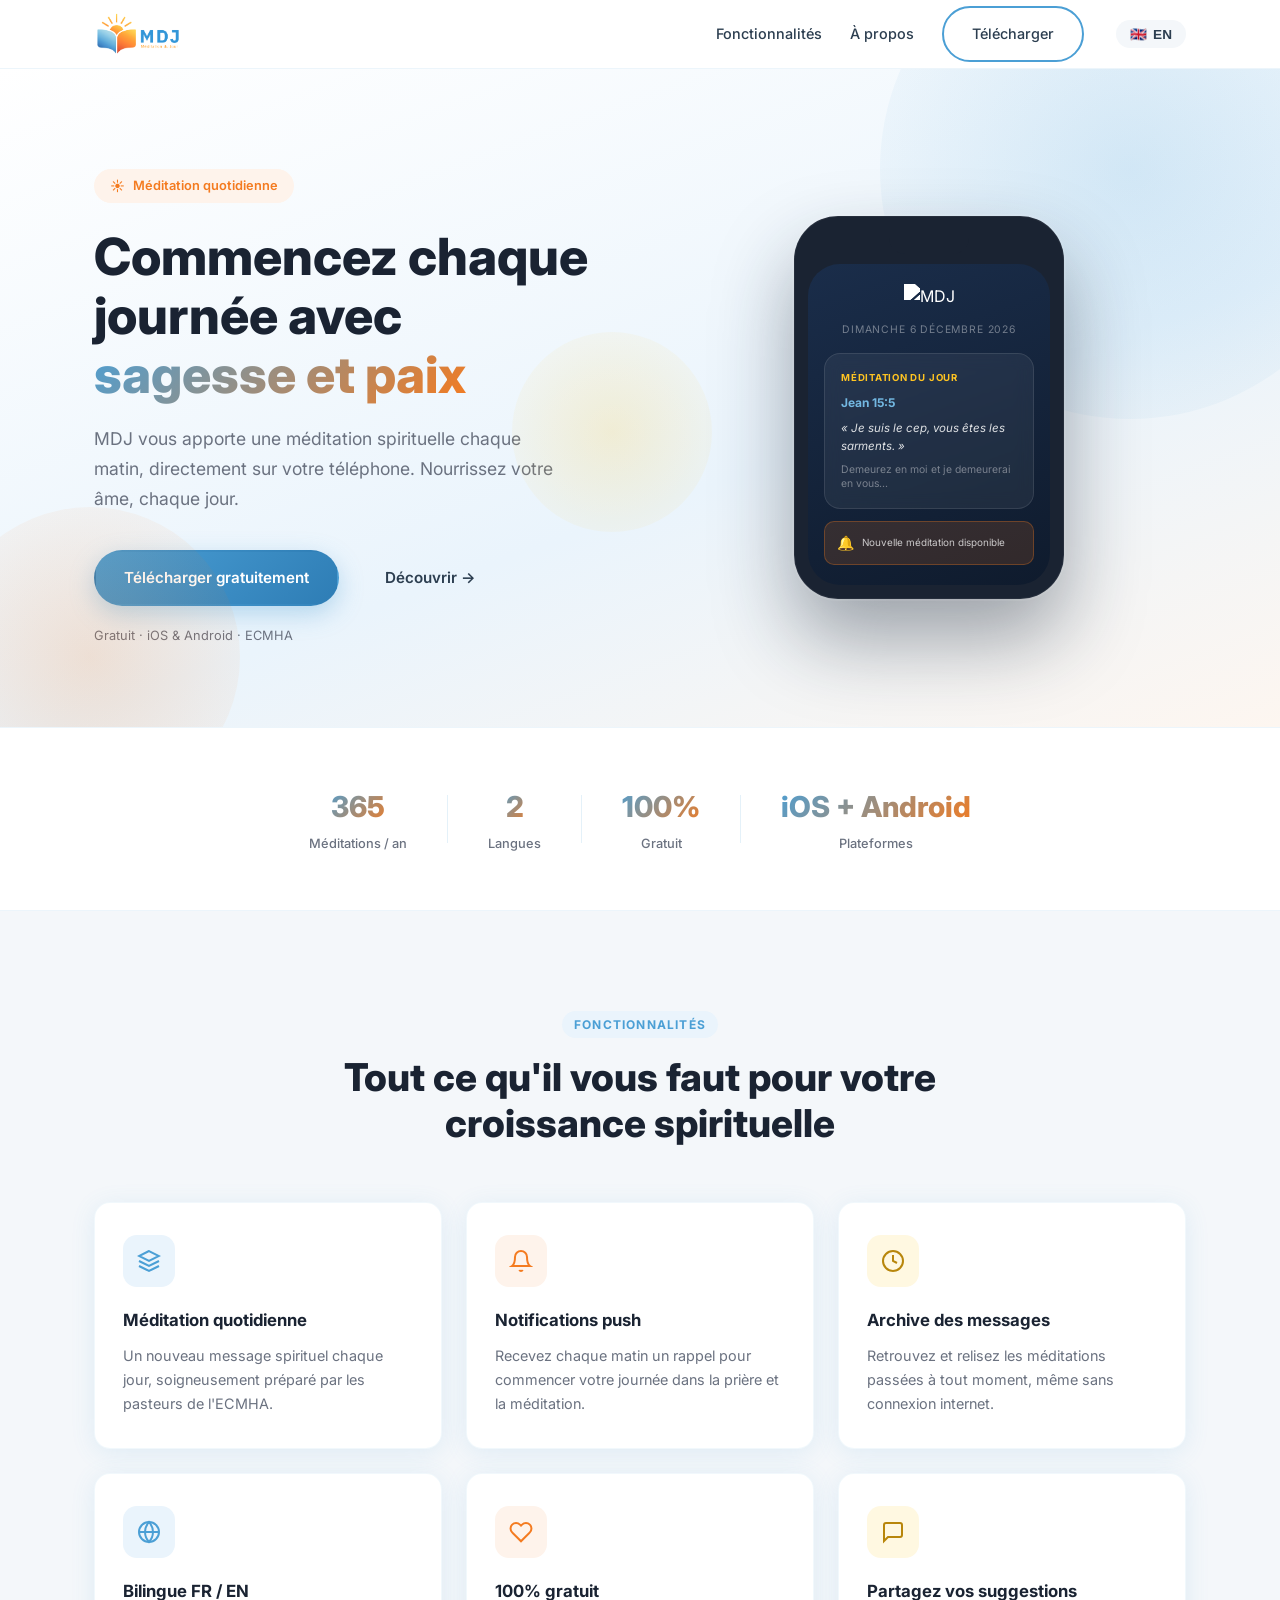
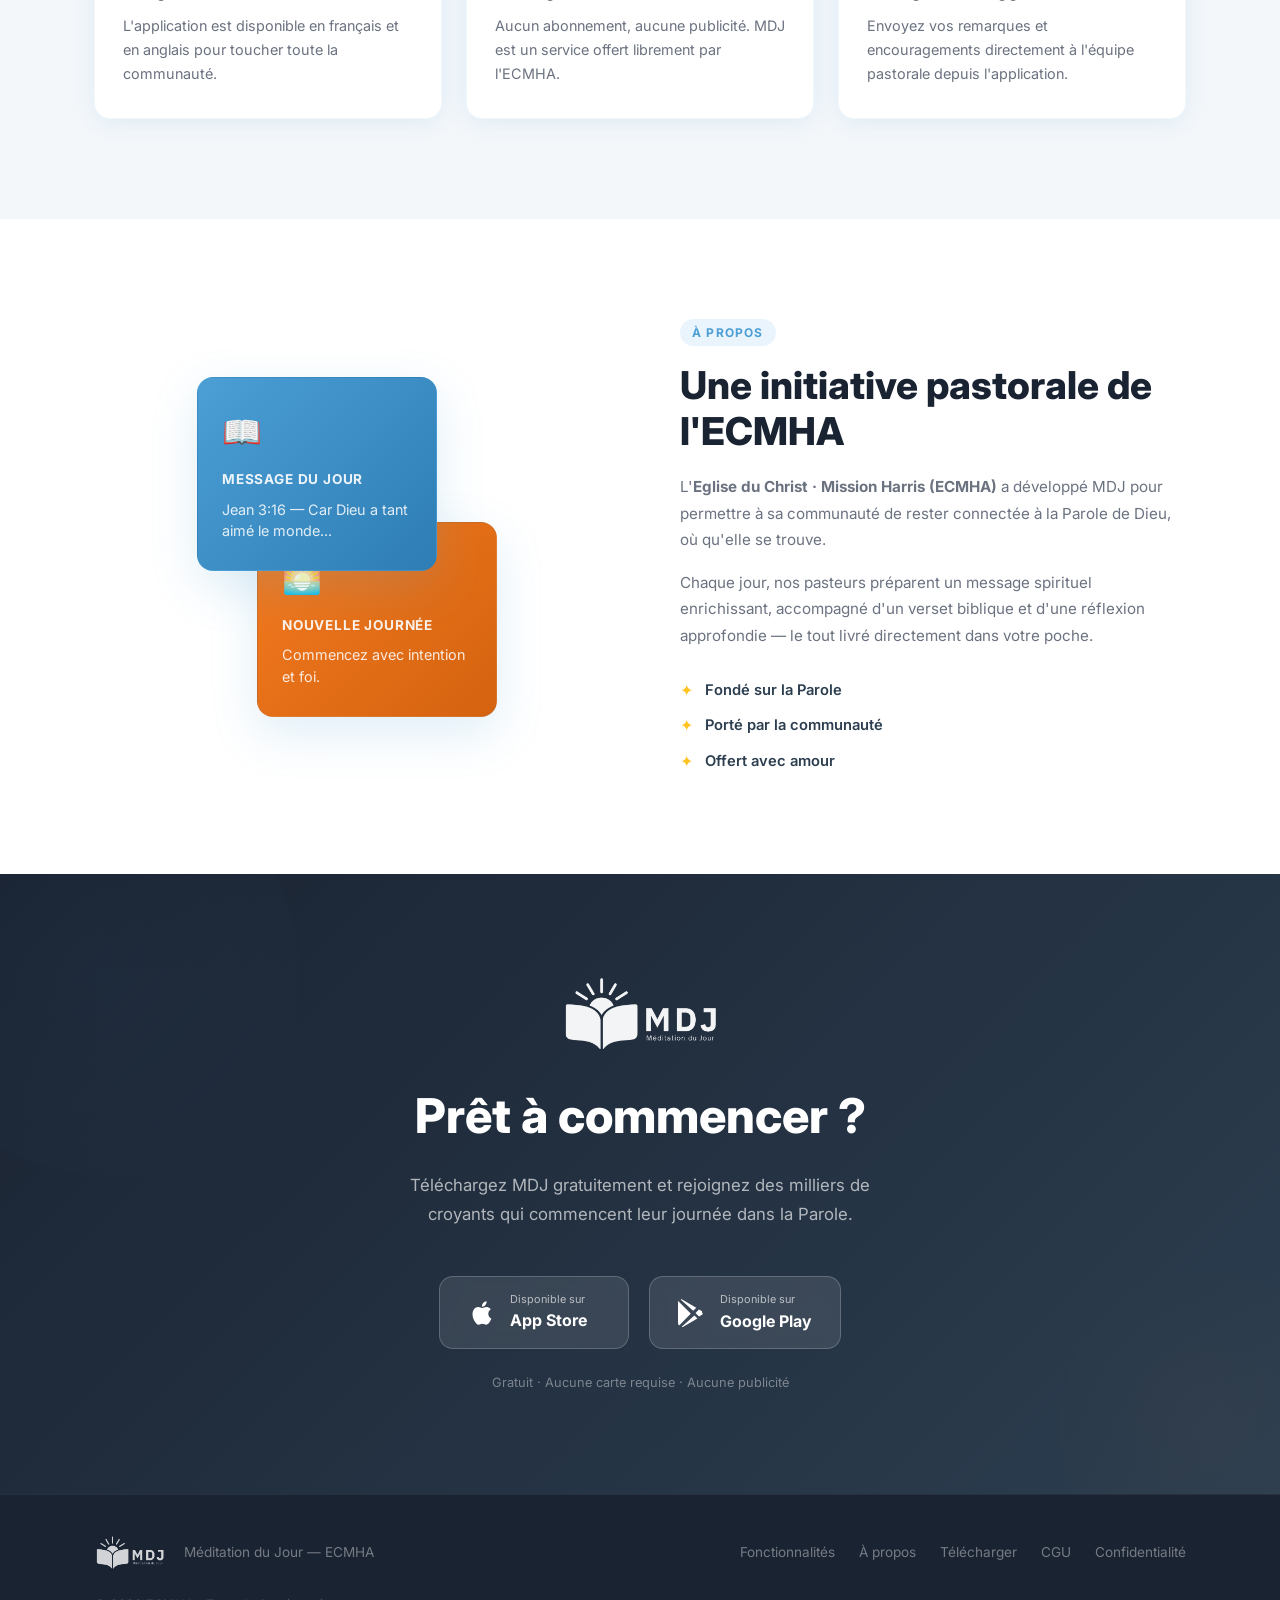
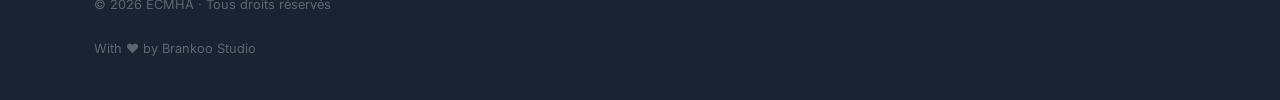
==== index.html @ 0f90d1c8 "init mdj landing" ====
<!DOCTYPE html>
<html lang="fr">
<head>
  <meta charset="UTF-8" />
  <meta name="viewport" content="width=device-width, initial-scale=1.0" />
  <title>MDJ — Méditation du Jour</title>
  <link rel="shortcut icon" href="./favicon.png" />
  <link rel="icon" type="image/png" href="./favicon.png" />
  <meta name="description" content="Commencez chaque journée avec une méditation inspirante. MDJ vous apporte des messages spirituels quotidiens directement sur votre téléphone." />

  <!-- Canonical — update to your production domain -->
  <link rel="canonical" href="https://mdjapp.brankoostudio.com/" />

  <!-- Open Graph -->
  <meta property="og:type"        content="website" />
  <meta property="og:url"         content="https://mdjapp.brankoostudio.com/" />
  <meta property="og:title"       content="MDJ — Méditation du Jour" />
  <meta property="og:description" content="Commencez chaque journée avec une méditation inspirante. MDJ vous apporte des messages spirituels quotidiens directement sur votre téléphone." />
  <meta property="og:image"       content="https://mdjapp.brankoostudio.com/app_logo.png" />
  <meta property="og:locale"      content="fr_FR" />
  <meta property="og:site_name"   content="MDJ — Méditation du Jour" />

  <!-- Twitter Card -->
  <meta name="twitter:card"        content="summary_large_image" />
  <meta name="twitter:title"       content="MDJ — Méditation du Jour" />
  <meta name="twitter:description" content="Commencez chaque journée avec une méditation inspirante. MDJ vous apporte des messages spirituels quotidiens directement sur votre téléphone." />
  <meta name="twitter:image"       content="https://mdjapp.brankoostudio.com/app_logo.png" />

  <!-- Structured data -->
  <script type="application/ld+json">
  {
    "@context": "https://schema.org",
    "@type": "MobileApplication",
    "name": "MDJ — Méditation du Jour",
    "description": "Commencez chaque journée avec une méditation inspirante. MDJ vous apporte des messages spirituels quotidiens directement sur votre téléphone.",
    "url": "https://mdjapp.brankoostudio.com/",
    "applicationCategory": "LifestyleApplication",
    "operatingSystem": "iOS, Android",
    "offers": {
      "@type": "Offer",
      "price": "0",
      "priceCurrency": "EUR"
    },
    "author": {
      "@type": "Organization",
      "name": "Eglise du Christ · Mission Harris (ECMHA)"
    },
    "inLanguage": ["fr", "en"]
  }
  </script>

  <link rel="preconnect" href="https://fonts.googleapis.com" />
  <link rel="preconnect" href="https://fonts.gstatic.com" crossorigin />
  <link href="https://fonts.googleapis.com/css2?family=Inter:wght@400;500;600;700;800&display=swap" rel="stylesheet" />
  <link rel="stylesheet" href="style.css" />
</head>
<body>

  <!-- NAVBAR -->
  <header class="navbar">
    <div class="container navbar__inner">
      <a href="#" class="navbar__logo">
        <img src="./app_logo.png" alt="MDJ Logo" height="44" />
      </a>
      <nav class="navbar__links">
        <a href="#features" data-i18n="nav.features">Fonctionnalités</a>
        <a href="#about" data-i18n="nav.about">À propos</a>
        <a href="#download" class="btn btn--outline" data-i18n="nav.download">Télécharger</a>
      </nav>
      <button class="lang-toggle" id="langToggle" aria-label="Switch language">
        <span class="lang-toggle__flag" id="langFlag">🇬🇧</span>
        <span class="lang-toggle__label" id="langLabel">EN</span>
      </button>
      <button class="navbar__burger" id="burger" aria-label="Menu">
        <span></span><span></span><span></span>
      </button>
    </div>
    <div class="navbar__mobile" id="mobileMenu">
      <a href="#features" data-i18n="nav.features">Fonctionnalités</a>
      <a href="#about" data-i18n="nav.about">À propos</a>
      <a href="#download" data-i18n="nav.download">Télécharger</a>
    </div>
  </header>

  <!-- HERO -->
  <section class="hero" id="home">
    <div class="hero__bg-shapes">
      <div class="shape shape--1"></div>
      <div class="shape shape--2"></div>
      <div class="shape shape--3"></div>
    </div>
    <div class="container hero__inner">
      <div class="hero__text">
        <span class="hero__badge" data-i18n="hero.badge">Méditation quotidienne</span>
        <h1 class="hero__title" data-i18n="hero.title">
          Commencez chaque journée avec <span class="gradient-text">sagesse et paix</span>
        </h1>
        <p class="hero__subtitle" data-i18n="hero.subtitle">
          MDJ vous apporte une méditation spirituelle chaque matin, directement sur votre téléphone. Nourrissez votre âme, chaque jour.
        </p>
        <div class="hero__cta">
          <a href="#download" class="btn btn--primary" data-i18n="hero.cta_primary">Télécharger gratuitement</a>
          <a href="#features" class="btn btn--ghost" data-i18n="hero.cta_secondary">Découvrir →</a>
        </div>
        <p class="hero__note" data-i18n="hero.note">Gratuit · iOS & Android · ECMHA</p>
      </div>
      <div class="hero__visual">
        <div class="phone-mockup">
          <div class="phone-mockup__screen">
            <div class="mock-screen">
              <div class="mock-header">
                <div class="mock-logo">
                  <img src="../MDJ Blanc.png" alt="MDJ" height="28" />
                </div>
              </div>
              <div class="mock-date" id="mockDate"></div>
              <div class="mock-card">
                <div class="mock-card__tag" data-i18n="mock.tag">Méditation du jour</div>
                <div class="mock-card__title" data-i18n="mock.verse_ref">Jean 15:5</div>
                <div class="mock-card__quote" data-i18n="mock.verse">
                  « Je suis le cep, vous êtes les sarments. »
                </div>
                <div class="mock-card__preview" data-i18n="mock.content">
                  Demeurez en moi et je demeurerai en vous...
                </div>
              </div>
              <div class="mock-notif">
                <div class="mock-notif__icon">🔔</div>
                <div class="mock-notif__text" data-i18n="mock.notif">Nouvelle méditation disponible</div>
              </div>
            </div>
          </div>
        </div>
        <div class="hero__glow"></div>
      </div>
    </div>
  </section>

  <!-- STATS STRIP -->
  <section class="stats">
    <div class="container stats__inner">
      <div class="stat">
        <span class="stat__number">365</span>
        <span class="stat__label" data-i18n="stats.messages">Méditations / an</span>
      </div>
      <div class="stat__divider"></div>
      <div class="stat">
        <span class="stat__number">2</span>
        <span class="stat__label" data-i18n="stats.languages">Langues</span>
      </div>
      <div class="stat__divider"></div>
      <div class="stat">
        <span class="stat__number">100%</span>
        <span class="stat__label" data-i18n="stats.free">Gratuit</span>
      </div>
      <div class="stat__divider"></div>
      <div class="stat">
        <span class="stat__number">iOS + Android</span>
        <span class="stat__label" data-i18n="stats.platforms">Plateformes</span>
      </div>
    </div>
  </section>

  <!-- FEATURES -->
  <section class="features" id="features">
    <div class="container">
      <div class="section-header">
        <span class="section-tag" data-i18n="features.tag">Fonctionnalités</span>
        <h2 class="section-title" data-i18n="features.title">Tout ce qu'il vous faut pour votre croissance spirituelle</h2>
      </div>
      <div class="features__grid">

        <div class="feature-card">
          <div class="feature-card__icon feature-card__icon--blue">
            <svg viewBox="0 0 24 24" fill="none" stroke="currentColor" stroke-width="2">
              <path d="M12 2L2 7l10 5 10-5-10-5z"/>
              <path d="M2 17l10 5 10-5"/>
              <path d="M2 12l10 5 10-5"/>
            </svg>
          </div>
          <h3 data-i18n="features.daily.title">Méditation quotidienne</h3>
          <p data-i18n="features.daily.desc">Un nouveau message spirituel chaque jour, soigneusement préparé par les prédicateur de l'ECMHA.</p>
        </div>

        <div class="feature-card">
          <div class="feature-card__icon feature-card__icon--orange">
            <svg viewBox="0 0 24 24" fill="none" stroke="currentColor" stroke-width="2">
              <path d="M18 8A6 6 0 0 0 6 8c0 7-3 9-3 9h18s-3-2-3-9"/>
              <path d="M13.73 21a2 2 0 0 1-3.46 0"/>
            </svg>
          </div>
          <h3 data-i18n="features.notif.title">Notifications push</h3>
          <p data-i18n="features.notif.desc">Recevez chaque matin un rappel pour commencer votre journée dans la prière et la méditation.</p>
        </div>

        <div class="feature-card">
          <div class="feature-card__icon feature-card__icon--gold">
            <svg viewBox="0 0 24 24" fill="none" stroke="currentColor" stroke-width="2">
              <circle cx="12" cy="12" r="10"/>
              <polyline points="12 6 12 12 16 14"/>
            </svg>
          </div>
          <h3 data-i18n="features.archive.title">Archive des messages</h3>
          <p data-i18n="features.archive.desc">Retrouvez et relisez les méditations passées à tout moment, même sans connexion internet.</p>
        </div>

        <div class="feature-card">
          <div class="feature-card__icon feature-card__icon--blue">
            <svg viewBox="0 0 24 24" fill="none" stroke="currentColor" stroke-width="2">
              <circle cx="12" cy="12" r="10"/>
              <line x1="2" y1="12" x2="22" y2="12"/>
              <path d="M12 2a15.3 15.3 0 0 1 4 10 15.3 15.3 0 0 1-4 10 15.3 15.3 0 0 1-4-10 15.3 15.3 0 0 1 4-10z"/>
            </svg>
          </div>
          <h3 data-i18n="features.bilingual.title">Bilingue FR / EN</h3>
          <p data-i18n="features.bilingual.desc">L'application est disponible en français et en anglais pour toucher toute la communauté.</p>
        </div>

        <div class="feature-card">
          <div class="feature-card__icon feature-card__icon--orange">
            <svg viewBox="0 0 24 24" fill="none" stroke="currentColor" stroke-width="2">
              <path d="M20.84 4.61a5.5 5.5 0 0 0-7.78 0L12 5.67l-1.06-1.06a5.5 5.5 0 0 0-7.78 7.78l1.06 1.06L12 21.23l7.78-7.78 1.06-1.06a5.5 5.5 0 0 0 0-7.78z"/>
            </svg>
          </div>
          <h3 data-i18n="features.free.title">100% gratuit</h3>
          <p data-i18n="features.free.desc">Aucun abonnement, aucune publicité. MDJ est un service offert librement par l'ECMHA.</p>
        </div>

        <div class="feature-card">
          <div class="feature-card__icon feature-card__icon--gold">
            <svg viewBox="0 0 24 24" fill="none" stroke="currentColor" stroke-width="2">
              <path d="M21 15a2 2 0 0 1-2 2H7l-4 4V5a2 2 0 0 1 2-2h14a2 2 0 0 1 2 2z"/>
            </svg>
          </div>
          <h3 data-i18n="features.feedback.title">Partagez vos suggestions</h3>
          <p data-i18n="features.feedback.desc">Envoyez vos remarques et encouragements directement à l'équipe pastorale depuis l'application.</p>
        </div>

      </div>
    </div>
  </section>

  <!-- ABOUT -->
  <section class="about" id="about">
    <div class="container about__inner">
      <div class="about__visual">
        <div class="about__cards">
          <div class="about__card about__card--front">
            <div class="about__card-icon">📖</div>
            <div class="about__card-title" data-i18n="about.card1.title">Message du jour</div>
            <div class="about__card-body" data-i18n="about.card1.body">Jean 3:16 — Car Dieu a tant aimé le monde...</div>
          </div>
          <div class="about__card about__card--back">
            <div class="about__card-icon">🌅</div>
            <div class="about__card-title" data-i18n="about.card2.title">Nouvelle journée</div>
            <div class="about__card-body" data-i18n="about.card2.body">Commencez avec intention et foi.</div>
          </div>
        </div>
      </div>
      <div class="about__text">
        <span class="section-tag" data-i18n="about.tag">À propos</span>
        <h2 class="section-title" data-i18n="about.title">Une initiative pastorale de l'ECMHA</h2>
        <p data-i18n="about.p1">
          L'<strong>Eglise du Christ · Mission Harris (ECMHA)</strong> a développé MDJ pour permettre à sa communauté de rester connectée à la Parole de Dieu, où qu'elle se trouve.
        </p>
        <p data-i18n="about.p2">
          Chaque jour, nos prédicateurs préparent un message spirituel enrichissant, accompagné d'un verset biblique et d'une réflexion approfondie — le tout livré directement dans votre poche.
        </p>
        <div class="about__values">
          <div class="about__value">
            <span class="about__value-icon">✦</span>
            <span data-i18n="about.val1">Fondé sur la Parole</span>
          </div>
          <div class="about__value">
            <span class="about__value-icon">✦</span>
            <span data-i18n="about.val2">Porté par la communauté</span>
          </div>
          <div class="about__value">
            <span class="about__value-icon">✦</span>
            <span data-i18n="about.val3">Offert avec amour</span>
          </div>
        </div>
      </div>
    </div>
  </section>

  <!-- DOWNLOAD -->
  <section class="download" id="download">
    <div class="download__bg">
      <div class="shape shape--d1"></div>
      <div class="shape shape--d2"></div>
    </div>
    <div class="container download__inner">
      <img src="./app_logo_white.png" alt="MDJ" class="download__logo" height="80" />
      <h2 class="download__title" data-i18n="download.title">Prêt à commencer ?</h2>
      <p class="download__subtitle" data-i18n="download.subtitle">
        Téléchargez MDJ gratuitement et rejoignez des milliers de croyants qui commencent leur journée dans la Parole.
      </p>
      <div class="download__buttons">
        <a href="#" class="store-btn">
          <svg class="store-btn__icon" viewBox="0 0 24 24" fill="currentColor">
            <path d="M18.71 19.5c-.83 1.24-1.71 2.45-3.05 2.47-1.34.03-1.77-.79-3.29-.79-1.53 0-2 .77-3.27.82-1.31.05-2.3-1.32-3.14-2.53C4.25 17 2.94 12.45 4.7 9.39c.87-1.52 2.43-2.48 4.12-2.51 1.28-.02 2.5.87 3.29.87.78 0 2.26-1.07 3.8-.91.65.03 2.47.26 3.64 1.98-.09.06-2.17 1.28-2.15 3.81.03 3.02 2.65 4.03 2.68 4.04-.03.07-.42 1.44-1.38 2.83M13 3.5c.73-.83 1.94-1.46 2.94-1.5.13 1.17-.34 2.35-1.04 3.19-.69.85-1.83 1.51-2.95 1.42-.15-1.15.41-2.35 1.05-3.11z"/>
          </svg>
          <div class="store-btn__text">
            <span class="store-btn__sub" data-i18n="download.appstore_sub">Disponible sur</span>
            <span class="store-btn__name">App Store</span>
          </div>
        </a>
        <a href="#" class="store-btn">
          <svg class="store-btn__icon" viewBox="0 0 24 24" fill="currentColor">
            <path d="M3.18 23.76c.3.17.64.22.99.14l12.47-7.18-2.61-2.61-10.85 9.65zM.89 1.43C.34 1.76 0 2.36 0 3.14v17.72c0 .78.34 1.38.89 1.71l.09.05 9.92-9.92v-.23L.98 2.55l-.09.05-.01-.09.01.02zM20.6 10.59l-2.66-1.53-2.94 2.94 2.94 2.94 2.67-1.54c.76-.44.76-1.37-.01-1.81zM3.18.24l12.47 7.19-2.61 2.61L2.19.39 3.18.24z"/>
          </svg>
          <div class="store-btn__text">
            <span class="store-btn__sub" data-i18n="download.google_sub">Disponible sur</span>
            <span class="store-btn__name">Google Play</span>
          </div>
        </a>
      </div>
      <p class="download__note" data-i18n="download.note">Gratuit · Aucune carte requise · Aucune publicité</p>
    </div>
  </section>

  <!-- FOOTER -->
  <footer class="footer">
    <div class="container footer__inner">
      <div class="footer__brand">
        <img src="./app_logo.png" alt="MDJ" height="36" />
        <p data-i18n="footer.tagline">Méditation du Jour — ECMHA</p>
      </div>
      <div class="footer__links">
        <a href="#features" data-i18n="nav.features">Fonctionnalités</a>
        <a href="#about" data-i18n="nav.about">À propos</a>
        <a href="#download" data-i18n="nav.download">Télécharger</a>
        <a href="cgu.html" data-i18n="footer.cgu">CGU</a>
        <a href="privacy.html" data-i18n="footer.privacy">Confidentialité</a>
      </div>
      <p class="footer__copy">
        © <span id="year"></span> ECMHA · <span data-i18n="footer.rights">Tous droits réservés</span>
      </p>
      <p class="footer__copy">
        With ❤️ by <a href="https://www.brankoostudio.com" target="_blank" rel="noopener" data-i18n="footer.branco"> Brankoo Studio </a>
      </p>
    </div>
  </footer>

  <script src="script.js"></script>
</body>
</html>
---- style.css ----
/* ============================================================
   MDJ Landing Page — Style
   Palette: Blue #4B9FD5 | Orange #F47B20 | Gold #FFC422
   ============================================================ */

/* ---------- Reset & Base ---------- */
*, *::before, *::after { box-sizing: border-box; margin: 0; padding: 0; }

:root {
  --blue:        #4B9FD5;
  --blue-dark:   #2E7DB5;
  --blue-light:  #73B8E2;
  --blue-pale:   #EAF4FC;
  --orange:      #F47B20;
  --orange-dark: #D4620F;
  --orange-pale: #FEF3EB;
  --gold:        #FFC422;
  --gold-pale:   #FFF8E1;
  --dark:        #1A2332;
  --dark-2:      #2C3E50;
  --gray:        #6B7280;
  --gray-light:  #F4F7FA;
  --white:       #FFFFFF;
  --radius:      16px;
  --radius-sm:   8px;
  --shadow:      0 4px 24px rgba(75, 159, 213, 0.12);
  --shadow-lg:   0 16px 48px rgba(75, 159, 213, 0.18);
  --transition:  0.25s ease;
  --font:        'Inter', system-ui, -apple-system, sans-serif;
}

html { scroll-behavior: smooth; }

body {
  font-family: var(--font);
  color: var(--dark);
  background: var(--white);
  line-height: 1.6;
  overflow-x: hidden;
}

a { text-decoration: none; color: inherit; }
img { max-width: 100%; display: block; }

.container {
  width: 100%;
  max-width: 1140px;
  margin: 0 auto;
  padding: 0 24px;
}

/* ---------- Typography ---------- */
.gradient-text {
  background: linear-gradient(135deg, var(--blue), var(--orange));
  -webkit-background-clip: text;
  -webkit-text-fill-color: transparent;
  background-clip: text;
}

.section-tag {
  display: inline-block;
  font-size: 0.75rem;
  font-weight: 700;
  letter-spacing: 0.1em;
  text-transform: uppercase;
  color: var(--blue);
  background: var(--blue-pale);
  padding: 4px 12px;
  border-radius: 100px;
  margin-bottom: 16px;
}

.section-header {
  text-align: center;
  margin-bottom: 56px;
}

.section-title {
  font-size: clamp(1.75rem, 3vw, 2.5rem);
  font-weight: 800;
  line-height: 1.2;
  color: var(--dark);
  max-width: 600px;
  margin: 0 auto;
}

/* ---------- Buttons ---------- */
.btn {
  display: inline-flex;
  align-items: center;
  gap: 8px;
  padding: 14px 28px;
  border-radius: 100px;
  font-size: 0.95rem;
  font-weight: 600;
  cursor: pointer;
  transition: var(--transition);
  border: 2px solid transparent;
}

.btn--primary {
  background: linear-gradient(135deg, var(--blue), var(--blue-dark));
  color: var(--white);
  box-shadow: 0 8px 24px rgba(75, 159, 213, 0.35);
}
.btn--primary:hover {
  transform: translateY(-2px);
  box-shadow: 0 12px 32px rgba(75, 159, 213, 0.45);
}

.btn--outline {
  border-color: var(--blue);
  color: var(--blue);
  background: transparent;
}
.btn--outline:hover {
  background: var(--blue-pale);
}

.btn--ghost {
  color: var(--dark-2);
  background: transparent;
}
.btn--ghost:hover { color: var(--blue); }

/* ---------- Navbar ---------- */
.navbar {
  position: sticky;
  top: 0;
  z-index: 100;
  background: rgba(255, 255, 255, 0.92);
  backdrop-filter: blur(12px);
  -webkit-backdrop-filter: blur(12px);
  border-bottom: 1px solid rgba(75, 159, 213, 0.1);
}

.navbar__inner {
  display: flex;
  align-items: center;
  gap: 32px;
  height: 68px;
}

.navbar__logo { flex-shrink: 0; }
.navbar__logo img { height: 44px; }

.navbar__links {
  display: flex;
  align-items: center;
  gap: 28px;
  margin-left: auto;
}

.navbar__links a {
  font-size: 0.9rem;
  font-weight: 500;
  color: var(--dark-2);
  transition: color var(--transition);
}
.navbar__links a:hover { color: var(--blue); }

.lang-toggle {
  display: flex;
  align-items: center;
  gap: 6px;
  padding: 6px 14px;
  border-radius: 100px;
  background: var(--gray-light);
  border: none;
  cursor: pointer;
  font-size: 0.85rem;
  font-weight: 600;
  color: var(--dark-2);
  transition: var(--transition);
  white-space: nowrap;
}
.lang-toggle:hover { background: var(--blue-pale); color: var(--blue); }

.navbar__burger {
  display: none;
  flex-direction: column;
  gap: 5px;
  background: none;
  border: none;
  cursor: pointer;
  padding: 4px;
}
.navbar__burger span {
  display: block;
  width: 22px;
  height: 2px;
  background: var(--dark);
  border-radius: 2px;
  transition: var(--transition);
}

.navbar__mobile {
  display: none;
  flex-direction: column;
  padding: 16px 24px;
  border-top: 1px solid rgba(75, 159, 213, 0.1);
  background: var(--white);
}
.navbar__mobile a {
  padding: 12px 0;
  font-weight: 500;
  color: var(--dark-2);
  border-bottom: 1px solid var(--gray-light);
}
.navbar__mobile.open { display: flex; }

/* ---------- Hero ---------- */
.hero {
  position: relative;
  overflow: hidden;
  padding: 100px 0 80px;
  background: linear-gradient(160deg, var(--white) 0%, var(--blue-pale) 60%, #fdf6f0 100%);
}

.hero__bg-shapes { position: absolute; inset: 0; pointer-events: none; }

.shape {
  position: absolute;
  border-radius: 50%;
  opacity: 0.18;
}
.shape--1 {
  width: 500px; height: 500px;
  background: radial-gradient(circle, var(--blue), transparent);
  top: -150px; right: -100px;
}
.shape--2 {
  width: 300px; height: 300px;
  background: radial-gradient(circle, var(--orange), transparent);
  bottom: -80px; left: -60px;
}
.shape--3 {
  width: 200px; height: 200px;
  background: radial-gradient(circle, var(--gold), transparent);
  top: 40%; left: 40%;
}

.hero__inner {
  display: grid;
  grid-template-columns: 1fr 1fr;
  gap: 64px;
  align-items: center;
}

.hero__badge {
  display: inline-flex;
  align-items: center;
  gap: 8px;
  font-size: 0.8rem;
  font-weight: 600;
  color: var(--orange);
  background: var(--orange-pale);
  padding: 6px 16px;
  border-radius: 100px;
  margin-bottom: 24px;
}
.hero__badge::before {
  content: '☀️';
  font-size: 14px;
}

.hero__title {
  font-size: clamp(2rem, 4vw, 3.25rem);
  font-weight: 800;
  line-height: 1.15;
  margin-bottom: 20px;
}

.hero__subtitle {
  font-size: 1.1rem;
  color: var(--gray);
  line-height: 1.7;
  margin-bottom: 36px;
  max-width: 480px;
}

.hero__cta {
  display: flex;
  flex-wrap: wrap;
  gap: 16px;
  margin-bottom: 20px;
}

.hero__note {
  font-size: 0.8rem;
  color: var(--gray);
}

/* Phone mockup */
.hero__visual {
  position: relative;
  display: flex;
  justify-content: center;
}

.hero__glow {
  position: absolute;
  width: 280px; height: 280px;
  background: radial-gradient(circle, rgba(75, 159, 213, 0.25), transparent 70%);
  border-radius: 50%;
  top: 50%; left: 50%;
  transform: translate(-50%, -50%);
  z-index: 0;
}

.phone-mockup {
  position: relative;
  z-index: 1;
  width: 270px;
  background: var(--dark);
  border-radius: 44px;
  padding: 14px;
  box-shadow:
    0 0 0 2px rgba(255,255,255,0.08),
    0 40px 80px rgba(26, 35, 50, 0.4),
    inset 0 0 0 1px rgba(255,255,255,0.05);
  animation: float 4s ease-in-out infinite;
}

@keyframes float {
  0%, 100% { transform: translateY(0); }
  50%       { transform: translateY(-12px); }
}

.phone-mockup::before {
  content: '';
  display: block;
  width: 80px; height: 24px;
  background: var(--dark);
  border-radius: 0 0 16px 16px;
  margin: 0 auto 10px;
}

.phone-mockup__screen {
  background: linear-gradient(160deg, #1a2d4a, #0f1b2d);
  border-radius: 32px;
  overflow: hidden;
}

.mock-screen { padding: 20px 16px; }

.mock-header {
  display: flex;
  justify-content: center;
  margin-bottom: 16px;
}
.mock-logo img { filter: brightness(0) invert(1); height: 22px; }

.mock-date {
  text-align: center;
  font-size: 0.65rem;
  color: rgba(255,255,255,0.4);
  text-transform: uppercase;
  letter-spacing: 0.08em;
  margin-bottom: 14px;
}

.mock-card {
  background: rgba(255, 255, 255, 0.06);
  border: 1px solid rgba(255, 255, 255, 0.1);
  border-radius: 16px;
  padding: 16px;
  margin-bottom: 12px;
  backdrop-filter: blur(8px);
}
.mock-card__tag {
  font-size: 0.6rem;
  font-weight: 700;
  letter-spacing: 0.08em;
  text-transform: uppercase;
  color: var(--gold);
  margin-bottom: 8px;
}
.mock-card__title {
  font-size: 0.75rem;
  font-weight: 700;
  color: var(--blue-light);
  margin-bottom: 8px;
}
.mock-card__quote {
  font-size: 0.72rem;
  font-style: italic;
  color: rgba(255,255,255,0.85);
  line-height: 1.5;
  margin-bottom: 8px;
}
.mock-card__preview {
  font-size: 0.65rem;
  color: rgba(255,255,255,0.4);
  line-height: 1.4;
}

.mock-notif {
  display: flex;
  align-items: center;
  gap: 8px;
  background: rgba(244, 123, 32, 0.15);
  border: 1px solid rgba(244, 123, 32, 0.3);
  border-radius: 10px;
  padding: 10px 12px;
}
.mock-notif__icon { font-size: 14px; }
.mock-notif__text { font-size: 0.62rem; color: rgba(255,255,255,0.75); }

/* ---------- Stats ---------- */
.stats {
  background: var(--white);
  border-top: 1px solid rgba(75, 159, 213, 0.1);
  border-bottom: 1px solid rgba(75, 159, 213, 0.1);
  padding: 40px 0;
}

.stats__inner {
  display: flex;
  align-items: center;
  justify-content: center;
  gap: 0;
  flex-wrap: wrap;
}

.stat {
  display: flex;
  flex-direction: column;
  align-items: center;
  gap: 4px;
  padding: 16px 40px;
}

.stat__number {
  font-size: 1.8rem;
  font-weight: 800;
  background: linear-gradient(135deg, var(--blue), var(--orange));
  -webkit-background-clip: text;
  -webkit-text-fill-color: transparent;
  background-clip: text;
}

.stat__label {
  font-size: 0.8rem;
  color: var(--gray);
  font-weight: 500;
}

.stat__divider {
  width: 1px;
  height: 48px;
  background: rgba(75, 159, 213, 0.15);
}

/* ---------- Features ---------- */
.features {
  padding: 100px 0;
  background: var(--gray-light);
}

.features__grid {
  display: grid;
  grid-template-columns: repeat(3, 1fr);
  gap: 24px;
}

.feature-card {
  background: var(--white);
  border-radius: var(--radius);
  padding: 32px 28px;
  box-shadow: var(--shadow);
  transition: var(--transition);
  border: 1px solid rgba(75, 159, 213, 0.08);
}
.feature-card:hover {
  transform: translateY(-4px);
  box-shadow: var(--shadow-lg);
}

.feature-card__icon {
  width: 52px; height: 52px;
  border-radius: 14px;
  display: flex;
  align-items: center;
  justify-content: center;
  margin-bottom: 20px;
}
.feature-card__icon svg { width: 24px; height: 24px; }

.feature-card__icon--blue   { background: var(--blue-pale);   color: var(--blue); }
.feature-card__icon--orange { background: var(--orange-pale);  color: var(--orange); }
.feature-card__icon--gold   { background: var(--gold-pale);    color: #B8860B; }

.feature-card h3 {
  font-size: 1.05rem;
  font-weight: 700;
  margin-bottom: 10px;
  color: var(--dark);
}
.feature-card p {
  font-size: 0.9rem;
  color: var(--gray);
  line-height: 1.65;
}

/* ---------- About ---------- */
.about {
  padding: 100px 0;
  background: var(--white);
}

.about__inner {
  display: grid;
  grid-template-columns: 1fr 1fr;
  gap: 80px;
  align-items: center;
}

.about__visual {
  position: relative;
  display: flex;
  justify-content: center;
}

.about__cards { position: relative; width: 300px; height: 340px; }

.about__card {
  position: absolute;
  background: var(--white);
  border-radius: var(--radius);
  padding: 28px 24px;
  box-shadow: var(--shadow-lg);
  border: 1px solid rgba(75, 159, 213, 0.1);
  width: 240px;
}

.about__card--front {
  top: 0; left: 0;
  background: linear-gradient(135deg, var(--blue), var(--blue-dark));
  color: var(--white);
  z-index: 2;
  transform: rotate(-3deg);
}
.about__card--back {
  bottom: 0; right: 0;
  background: linear-gradient(135deg, var(--orange), var(--orange-dark));
  color: var(--white);
  z-index: 1;
  transform: rotate(3deg);
}

.about__card-icon { font-size: 2rem; margin-bottom: 12px; }
.about__card-title { font-size: 0.85rem; font-weight: 700; text-transform: uppercase; letter-spacing: 0.06em; margin-bottom: 8px; opacity: 0.9; }
.about__card-body  { font-size: 0.9rem; line-height: 1.5; opacity: 0.85; }

.about__text .section-title { text-align: left; margin: 0 0 20px; }

.about__text p {
  font-size: 0.95rem;
  color: var(--gray);
  line-height: 1.75;
  margin-bottom: 16px;
}

.about__values {
  display: flex;
  flex-direction: column;
  gap: 10px;
  margin-top: 28px;
}

.about__value {
  display: flex;
  align-items: center;
  gap: 12px;
  font-size: 0.92rem;
  font-weight: 600;
  color: var(--dark-2);
}

.about__value-icon {
  color: var(--gold);
  font-size: 1rem;
}

/* ---------- Download ---------- */
.download {
  position: relative;
  overflow: hidden;
  padding: 100px 0;
  background: linear-gradient(135deg, var(--dark) 0%, var(--dark-2) 100%);
  text-align: center;
}

.download__bg { position: absolute; inset: 0; pointer-events: none; }
.shape--d1 {
  width: 400px; height: 400px;
  background: radial-gradient(circle, rgba(75, 159, 213, 0.2), transparent);
  top: -100px; left: -100px;
  border-radius: 50%;
}
.shape--d2 {
  width: 300px; height: 300px;
  background: radial-gradient(circle, rgba(244, 123, 32, 0.15), transparent);
  bottom: -80px; right: -80px;
  border-radius: 50%;
}

.download__inner { position: relative; z-index: 1; }

.download__logo {
  margin: 0 auto 24px;
  filter: brightness(0) invert(1);
  opacity: 0.95;
}

.download__title {
  font-size: clamp(2rem, 4vw, 3rem);
  font-weight: 800;
  color: var(--white);
  margin-bottom: 16px;
}

.download__subtitle {
  font-size: 1.05rem;
  color: rgba(255, 255, 255, 0.65);
  max-width: 520px;
  margin: 0 auto 48px;
  line-height: 1.7;
}

.download__buttons {
  display: flex;
  justify-content: center;
  flex-wrap: wrap;
  gap: 20px;
  margin-bottom: 24px;
}

.store-btn {
  display: inline-flex;
  align-items: center;
  gap: 14px;
  padding: 14px 28px;
  background: rgba(255, 255, 255, 0.1);
  border: 1px solid rgba(255, 255, 255, 0.2);
  border-radius: 14px;
  color: var(--white);
  transition: var(--transition);
  backdrop-filter: blur(8px);
  min-width: 190px;
}
.store-btn:hover {
  background: rgba(255, 255, 255, 0.18);
  transform: translateY(-2px);
  border-color: rgba(255, 255, 255, 0.35);
}

.store-btn__icon { width: 28px; height: 28px; flex-shrink: 0; }
.store-btn__text { display: flex; flex-direction: column; text-align: left; }
.store-btn__sub  { font-size: 0.68rem; opacity: 0.65; }
.store-btn__name { font-size: 1rem; font-weight: 700; }

.download__note {
  font-size: 0.8rem;
  color: rgba(255, 255, 255, 0.4);
}

/* ---------- Footer ---------- */
.footer {
  background: var(--dark);
  border-top: 1px solid rgba(255, 255, 255, 0.06);
  padding: 40px 0;
}

.footer__inner {
  display: flex;
  align-items: center;
  flex-wrap: wrap;
  gap: 24px;
}

.footer__brand {
  display: flex;
  align-items: center;
  gap: 12px;
}
.footer__brand img { filter: brightness(0) invert(1); opacity: 0.8; }
.footer__brand p { font-size: 0.85rem; color: rgba(255,255,255,0.4); }

.footer__links {
  display: flex;
  gap: 24px;
  margin-left: auto;
}
.footer__links a {
  font-size: 0.85rem;
  color: rgba(255,255,255,0.4);
  transition: color var(--transition);
}
.footer__links a:hover { color: var(--blue-light); }

.footer__copy {
  font-size: 0.8rem;
  color: rgba(255,255,255,0.3);
  width: 100%;
}

/* ---------- Responsive ---------- */
@media (max-width: 960px) {
  .features__grid { grid-template-columns: repeat(2, 1fr); }
  .hero__inner    { grid-template-columns: 1fr; text-align: center; }
  .hero__subtitle { margin: 0 auto 36px; }
  .hero__cta      { justify-content: center; }
  .hero__visual   { display: none; }
  .about__inner   { grid-template-columns: 1fr; }
  .about__visual  { display: none; }
  .about__text .section-title { text-align: center; }
  .section-tag    { display: block; text-align: center; }
}

@media (max-width: 640px) {
  .navbar__links { display: none; }
  .navbar__burger { display: flex; margin-left: auto; }
  .lang-toggle { margin-left: 0; }
  .features__grid { grid-template-columns: 1fr; }
  .stats__inner { gap: 0; }
  .stat { padding: 12px 20px; }
  .stat__divider { display: none; }
  .footer__links { display: none; }
  .footer__inner { justify-content: center; text-align: center; }
  .footer__brand { flex-direction: column; }
  .footer__copy { text-align: center; }
}
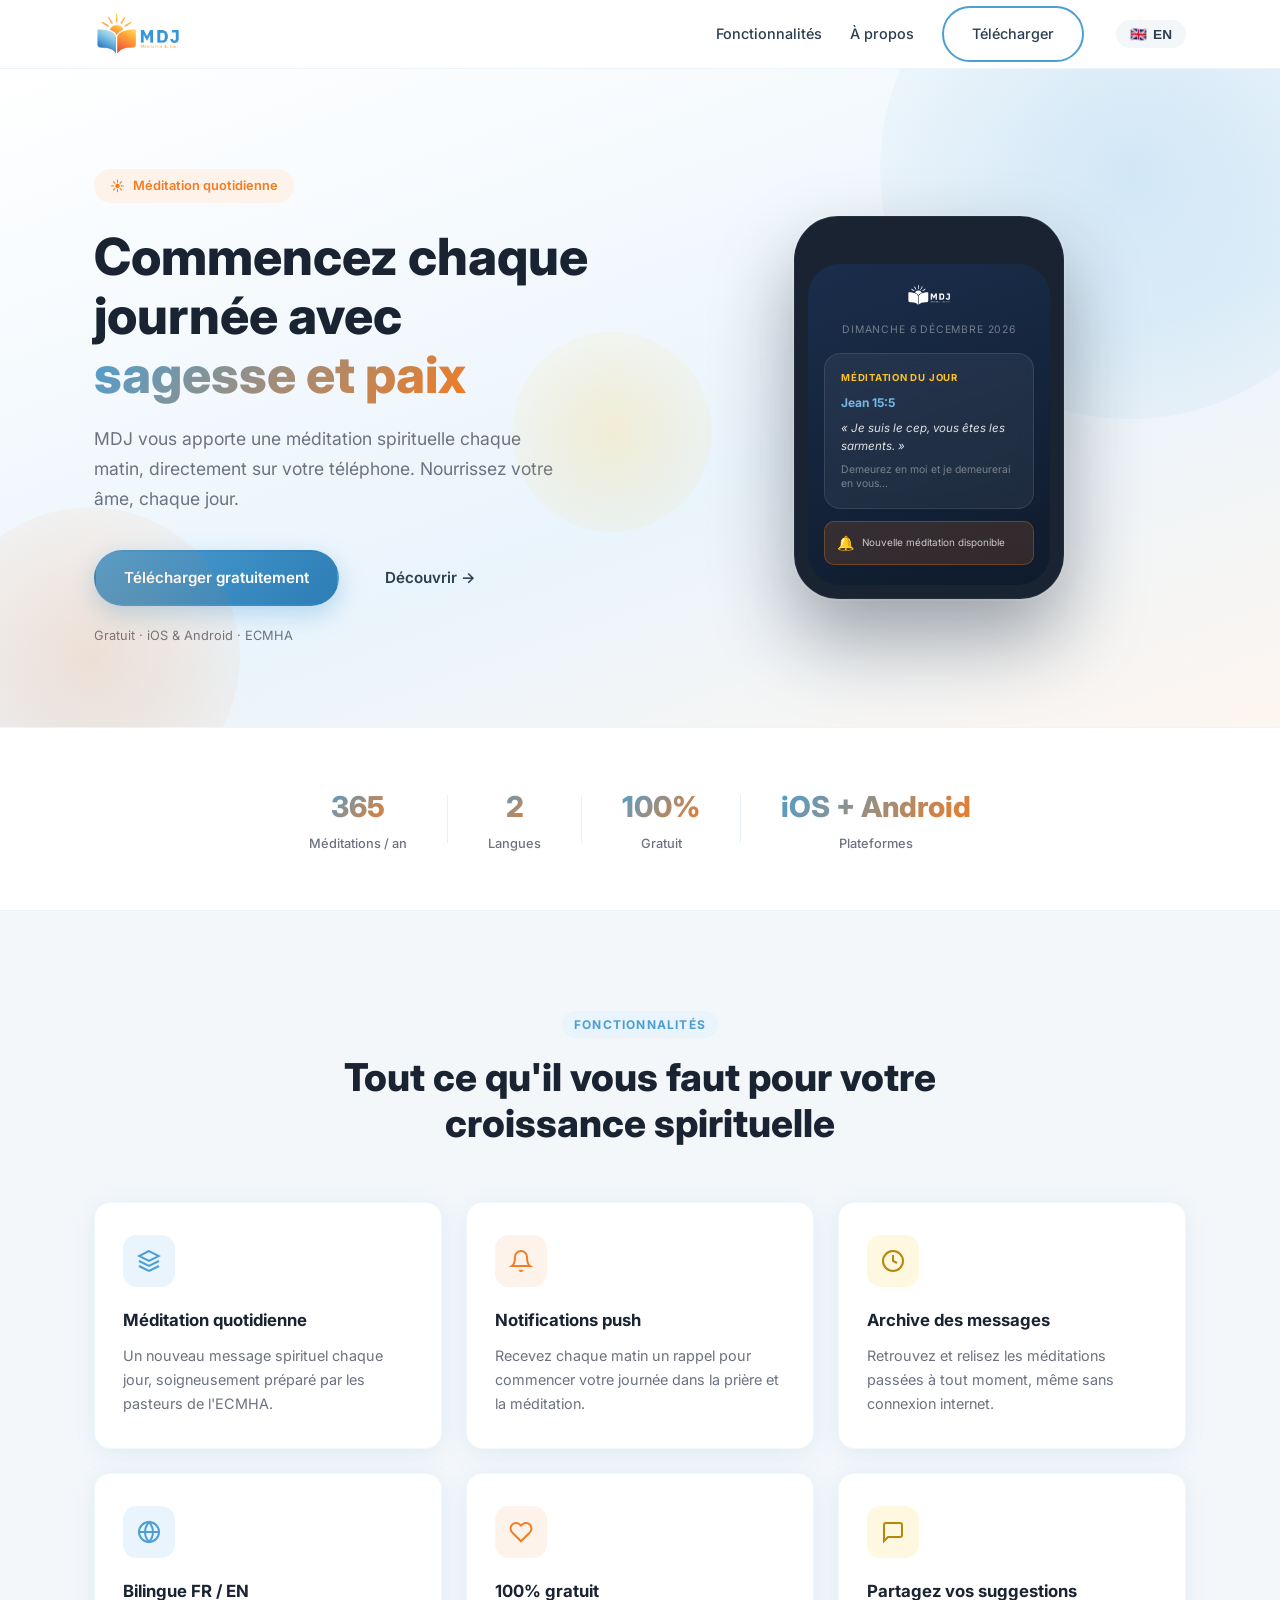
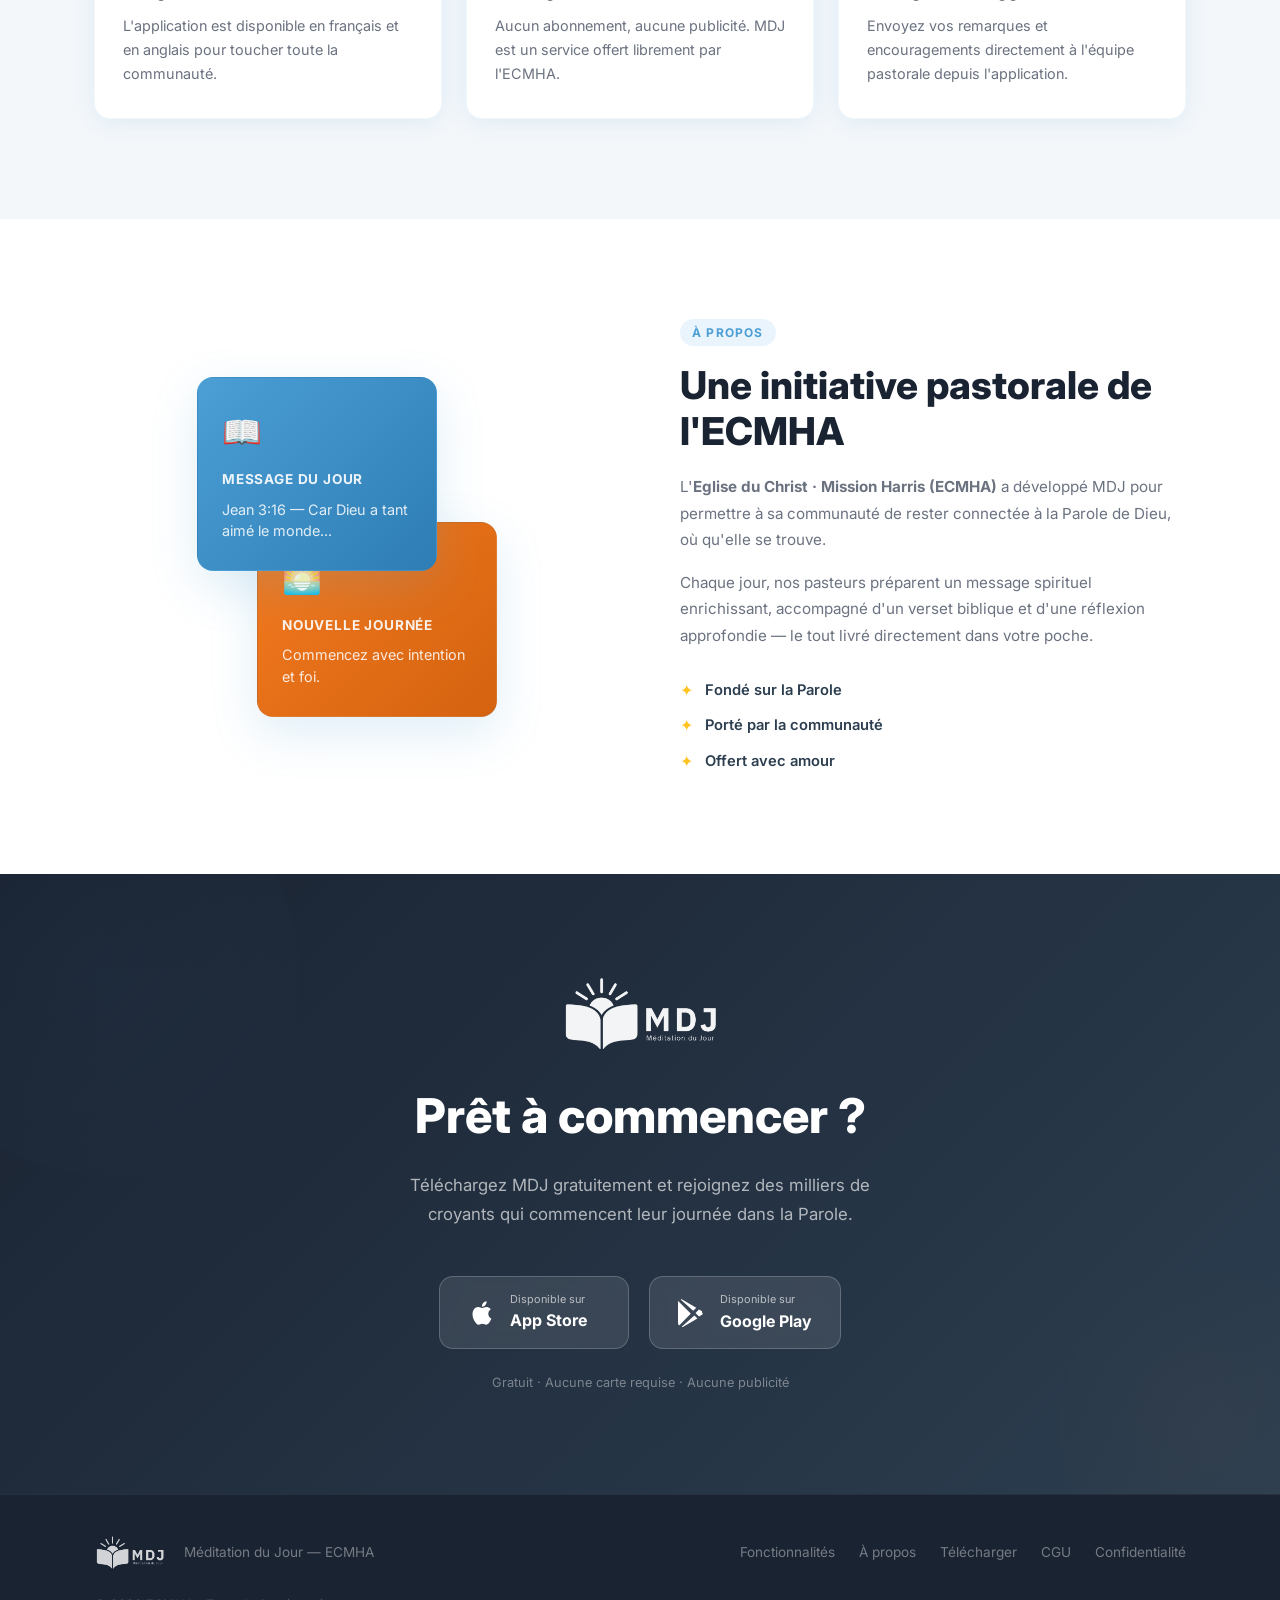
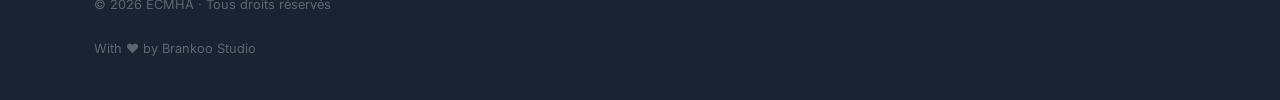
==== commit dc28cd58: "refactor: restructure assets" ====
--- a/index.html
+++ b/index.html
@@ -4,8 +4,8 @@
   <meta charset="UTF-8" />
   <meta name="viewport" content="width=device-width, initial-scale=1.0" />
   <title>MDJ — Méditation du Jour</title>
-  <link rel="shortcut icon" href="./favicon.png" />
-  <link rel="icon" type="image/png" href="./favicon.png" />
+  <link rel="shortcut icon" href="assets/imgs/favicon.png" />
+  <link rel="icon" type="image/png" href="assets/imgs/favicon.png" />
   <meta name="description" content="Commencez chaque journée avec une méditation inspirante. MDJ vous apporte des messages spirituels quotidiens directement sur votre téléphone." />
 
   <!-- Canonical — update to your production domain -->
@@ -52,7 +52,7 @@
   <link rel="preconnect" href="https://fonts.googleapis.com" />
   <link rel="preconnect" href="https://fonts.gstatic.com" crossorigin />
   <link href="https://fonts.googleapis.com/css2?family=Inter:wght@400;500;600;700;800&display=swap" rel="stylesheet" />
-  <link rel="stylesheet" href="style.css" />
+  <link rel="stylesheet" href="assets/css/style.css" />
 </head>
 <body>
 
@@ -60,7 +60,7 @@
   <header class="navbar">
     <div class="container navbar__inner">
       <a href="#" class="navbar__logo">
-        <img src="./app_logo.png" alt="MDJ Logo" height="44" />
+        <img src="assets/imgs/app_logo.png" alt="MDJ Logo" height="44" />
       </a>
       <nav class="navbar__links">
         <a href="#features" data-i18n="nav.features">Fonctionnalités</a>
@@ -110,7 +110,7 @@
             <div class="mock-screen">
               <div class="mock-header">
                 <div class="mock-logo">
-                  <img src="../MDJ Blanc.png" alt="MDJ" height="28" />
+                  <img src="assets/imgs/MDJ Blanc.png" alt="MDJ" height="28" />
                 </div>
               </div>
               <div class="mock-date" id="mockDate"></div>
@@ -291,7 +291,7 @@
       <div class="shape shape--d2"></div>
     </div>
     <div class="container download__inner">
-      <img src="./app_logo_white.png" alt="MDJ" class="download__logo" height="80" />
+      <img src="assets/imgs/app_logo_white.png" alt="MDJ" class="download__logo" height="80" />
       <h2 class="download__title" data-i18n="download.title">Prêt à commencer ?</h2>
       <p class="download__subtitle" data-i18n="download.subtitle">
         Téléchargez MDJ gratuitement et rejoignez des milliers de croyants qui commencent leur journée dans la Parole.
@@ -324,7 +324,7 @@
   <footer class="footer">
     <div class="container footer__inner">
       <div class="footer__brand">
-        <img src="./app_logo.png" alt="MDJ" height="36" />
+        <img src="assets/imgs/app_logo.png" alt="MDJ" height="36" />
         <p data-i18n="footer.tagline">Méditation du Jour — ECMHA</p>
       </div>
       <div class="footer__links">
@@ -343,6 +343,6 @@
     </div>
   </footer>
 
-  <script src="script.js"></script>
+  <script src="assets/js/script.js"></script>
 </body>
 </html>
--- a/assets/css/style.css
+++ b/assets/css/style.css
@@ -0,0 +1,734 @@
+/* ============================================================
+   MDJ Landing Page — Style
+   Palette: Blue #4B9FD5 | Orange #F47B20 | Gold #FFC422
+   ============================================================ */
+
+/* ---------- Reset & Base ---------- */
+*, *::before, *::after { box-sizing: border-box; margin: 0; padding: 0; }
+
+:root {
+  --blue:        #4B9FD5;
+  --blue-dark:   #2E7DB5;
+  --blue-light:  #73B8E2;
+  --blue-pale:   #EAF4FC;
+  --orange:      #F47B20;
+  --orange-dark: #D4620F;
+  --orange-pale: #FEF3EB;
+  --gold:        #FFC422;
+  --gold-pale:   #FFF8E1;
+  --dark:        #1A2332;
+  --dark-2:      #2C3E50;
+  --gray:        #6B7280;
+  --gray-light:  #F4F7FA;
+  --white:       #FFFFFF;
+  --radius:      16px;
+  --radius-sm:   8px;
+  --shadow:      0 4px 24px rgba(75, 159, 213, 0.12);
+  --shadow-lg:   0 16px 48px rgba(75, 159, 213, 0.18);
+  --transition:  0.25s ease;
+  --font:        'Inter', system-ui, -apple-system, sans-serif;
+}
+
+html { scroll-behavior: smooth; }
+
+body {
+  font-family: var(--font);
+  color: var(--dark);
+  background: var(--white);
+  line-height: 1.6;
+  overflow-x: hidden;
+}
+
+a { text-decoration: none; color: inherit; }
+img { max-width: 100%; display: block; }
+
+.container {
+  width: 100%;
+  max-width: 1140px;
+  margin: 0 auto;
+  padding: 0 24px;
+}
+
+/* ---------- Typography ---------- */
+.gradient-text {
+  background: linear-gradient(135deg, var(--blue), var(--orange));
+  -webkit-background-clip: text;
+  -webkit-text-fill-color: transparent;
+  background-clip: text;
+}
+
+.section-tag {
+  display: inline-block;
+  font-size: 0.75rem;
+  font-weight: 700;
+  letter-spacing: 0.1em;
+  text-transform: uppercase;
+  color: var(--blue);
+  background: var(--blue-pale);
+  padding: 4px 12px;
+  border-radius: 100px;
+  margin-bottom: 16px;
+}
+
+.section-header {
+  text-align: center;
+  margin-bottom: 56px;
+}
+
+.section-title {
+  font-size: clamp(1.75rem, 3vw, 2.5rem);
+  font-weight: 800;
+  line-height: 1.2;
+  color: var(--dark);
+  max-width: 600px;
+  margin: 0 auto;
+}
+
+/* ---------- Buttons ---------- */
+.btn {
+  display: inline-flex;
+  align-items: center;
+  gap: 8px;
+  padding: 14px 28px;
+  border-radius: 100px;
+  font-size: 0.95rem;
+  font-weight: 600;
+  cursor: pointer;
+  transition: var(--transition);
+  border: 2px solid transparent;
+}
+
+.btn--primary {
+  background: linear-gradient(135deg, var(--blue), var(--blue-dark));
+  color: var(--white);
+  box-shadow: 0 8px 24px rgba(75, 159, 213, 0.35);
+}
+.btn--primary:hover {
+  transform: translateY(-2px);
+  box-shadow: 0 12px 32px rgba(75, 159, 213, 0.45);
+}
+
+.btn--outline {
+  border-color: var(--blue);
+  color: var(--blue);
+  background: transparent;
+}
+.btn--outline:hover {
+  background: var(--blue-pale);
+}
+
+.btn--ghost {
+  color: var(--dark-2);
+  background: transparent;
+}
+.btn--ghost:hover { color: var(--blue); }
+
+/* ---------- Navbar ---------- */
+.navbar {
+  position: sticky;
+  top: 0;
+  z-index: 100;
+  background: rgba(255, 255, 255, 0.92);
+  backdrop-filter: blur(12px);
+  -webkit-backdrop-filter: blur(12px);
+  border-bottom: 1px solid rgba(75, 159, 213, 0.1);
+}
+
+.navbar__inner {
+  display: flex;
+  align-items: center;
+  gap: 32px;
+  height: 68px;
+}
+
+.navbar__logo { flex-shrink: 0; }
+.navbar__logo img { height: 44px; }
+
+.navbar__links {
+  display: flex;
+  align-items: center;
+  gap: 28px;
+  margin-left: auto;
+}
+
+.navbar__links a {
+  font-size: 0.9rem;
+  font-weight: 500;
+  color: var(--dark-2);
+  transition: color var(--transition);
+}
+.navbar__links a:hover { color: var(--blue); }
+
+.lang-toggle {
+  display: flex;
+  align-items: center;
+  gap: 6px;
+  padding: 6px 14px;
+  border-radius: 100px;
+  background: var(--gray-light);
+  border: none;
+  cursor: pointer;
+  font-size: 0.85rem;
+  font-weight: 600;
+  color: var(--dark-2);
+  transition: var(--transition);
+  white-space: nowrap;
+}
+.lang-toggle:hover { background: var(--blue-pale); color: var(--blue); }
+
+.navbar__burger {
+  display: none;
+  flex-direction: column;
+  gap: 5px;
+  background: none;
+  border: none;
+  cursor: pointer;
+  padding: 4px;
+}
+.navbar__burger span {
+  display: block;
+  width: 22px;
+  height: 2px;
+  background: var(--dark);
+  border-radius: 2px;
+  transition: var(--transition);
+}
+
+.navbar__mobile {
+  display: none;
+  flex-direction: column;
+  padding: 16px 24px;
+  border-top: 1px solid rgba(75, 159, 213, 0.1);
+  background: var(--white);
+}
+.navbar__mobile a {
+  padding: 12px 0;
+  font-weight: 500;
+  color: var(--dark-2);
+  border-bottom: 1px solid var(--gray-light);
+}
+.navbar__mobile.open { display: flex; }
+
+/* ---------- Hero ---------- */
+.hero {
+  position: relative;
+  overflow: hidden;
+  padding: 100px 0 80px;
+  background: linear-gradient(160deg, var(--white) 0%, var(--blue-pale) 60%, #fdf6f0 100%);
+}
+
+.hero__bg-shapes { position: absolute; inset: 0; pointer-events: none; }
+
+.shape {
+  position: absolute;
+  border-radius: 50%;
+  opacity: 0.18;
+}
+.shape--1 {
+  width: 500px; height: 500px;
+  background: radial-gradient(circle, var(--blue), transparent);
+  top: -150px; right: -100px;
+}
+.shape--2 {
+  width: 300px; height: 300px;
+  background: radial-gradient(circle, var(--orange), transparent);
+  bottom: -80px; left: -60px;
+}
+.shape--3 {
+  width: 200px; height: 200px;
+  background: radial-gradient(circle, var(--gold), transparent);
+  top: 40%; left: 40%;
+}
+
+.hero__inner {
+  display: grid;
+  grid-template-columns: 1fr 1fr;
+  gap: 64px;
+  align-items: center;
+}
+
+.hero__badge {
+  display: inline-flex;
+  align-items: center;
+  gap: 8px;
+  font-size: 0.8rem;
+  font-weight: 600;
+  color: var(--orange);
+  background: var(--orange-pale);
+  padding: 6px 16px;
+  border-radius: 100px;
+  margin-bottom: 24px;
+}
+.hero__badge::before {
+  content: '☀️';
+  font-size: 14px;
+}
+
+.hero__title {
+  font-size: clamp(2rem, 4vw, 3.25rem);
+  font-weight: 800;
+  line-height: 1.15;
+  margin-bottom: 20px;
+}
+
+.hero__subtitle {
+  font-size: 1.1rem;
+  color: var(--gray);
+  line-height: 1.7;
+  margin-bottom: 36px;
+  max-width: 480px;
+}
+
+.hero__cta {
+  display: flex;
+  flex-wrap: wrap;
+  gap: 16px;
+  margin-bottom: 20px;
+}
+
+.hero__note {
+  font-size: 0.8rem;
+  color: var(--gray);
+}
+
+/* Phone mockup */
+.hero__visual {
+  position: relative;
+  display: flex;
+  justify-content: center;
+}
+
+.hero__glow {
+  position: absolute;
+  width: 280px; height: 280px;
+  background: radial-gradient(circle, rgba(75, 159, 213, 0.25), transparent 70%);
+  border-radius: 50%;
+  top: 50%; left: 50%;
+  transform: translate(-50%, -50%);
+  z-index: 0;
+}
+
+.phone-mockup {
+  position: relative;
+  z-index: 1;
+  width: 270px;
+  background: var(--dark);
+  border-radius: 44px;
+  padding: 14px;
+  box-shadow:
+    0 0 0 2px rgba(255,255,255,0.08),
+    0 40px 80px rgba(26, 35, 50, 0.4),
+    inset 0 0 0 1px rgba(255,255,255,0.05);
+  animation: float 4s ease-in-out infinite;
+}
+
+@keyframes float {
+  0%, 100% { transform: translateY(0); }
+  50%       { transform: translateY(-12px); }
+}
+
+.phone-mockup::before {
+  content: '';
+  display: block;
+  width: 80px; height: 24px;
+  background: var(--dark);
+  border-radius: 0 0 16px 16px;
+  margin: 0 auto 10px;
+}
+
+.phone-mockup__screen {
+  background: linear-gradient(160deg, #1a2d4a, #0f1b2d);
+  border-radius: 32px;
+  overflow: hidden;
+}
+
+.mock-screen { padding: 20px 16px; }
+
+.mock-header {
+  display: flex;
+  justify-content: center;
+  margin-bottom: 16px;
+}
+.mock-logo img { filter: brightness(0) invert(1); height: 22px; }
+
+.mock-date {
+  text-align: center;
+  font-size: 0.65rem;
+  color: rgba(255,255,255,0.4);
+  text-transform: uppercase;
+  letter-spacing: 0.08em;
+  margin-bottom: 14px;
+}
+
+.mock-card {
+  background: rgba(255, 255, 255, 0.06);
+  border: 1px solid rgba(255, 255, 255, 0.1);
+  border-radius: 16px;
+  padding: 16px;
+  margin-bottom: 12px;
+  backdrop-filter: blur(8px);
+}
+.mock-card__tag {
+  font-size: 0.6rem;
+  font-weight: 700;
+  letter-spacing: 0.08em;
+  text-transform: uppercase;
+  color: var(--gold);
+  margin-bottom: 8px;
+}
+.mock-card__title {
+  font-size: 0.75rem;
+  font-weight: 700;
+  color: var(--blue-light);
+  margin-bottom: 8px;
+}
+.mock-card__quote {
+  font-size: 0.72rem;
+  font-style: italic;
+  color: rgba(255,255,255,0.85);
+  line-height: 1.5;
+  margin-bottom: 8px;
+}
+.mock-card__preview {
+  font-size: 0.65rem;
+  color: rgba(255,255,255,0.4);
+  line-height: 1.4;
+}
+
+.mock-notif {
+  display: flex;
+  align-items: center;
+  gap: 8px;
+  background: rgba(244, 123, 32, 0.15);
+  border: 1px solid rgba(244, 123, 32, 0.3);
+  border-radius: 10px;
+  padding: 10px 12px;
+}
+.mock-notif__icon { font-size: 14px; }
+.mock-notif__text { font-size: 0.62rem; color: rgba(255,255,255,0.75); }
+
+/* ---------- Stats ---------- */
+.stats {
+  background: var(--white);
+  border-top: 1px solid rgba(75, 159, 213, 0.1);
+  border-bottom: 1px solid rgba(75, 159, 213, 0.1);
+  padding: 40px 0;
+}
+
+.stats__inner {
+  display: flex;
+  align-items: center;
+  justify-content: center;
+  gap: 0;
+  flex-wrap: wrap;
+}
+
+.stat {
+  display: flex;
+  flex-direction: column;
+  align-items: center;
+  gap: 4px;
+  padding: 16px 40px;
+}
+
+.stat__number {
+  font-size: 1.8rem;
+  font-weight: 800;
+  background: linear-gradient(135deg, var(--blue), var(--orange));
+  -webkit-background-clip: text;
+  -webkit-text-fill-color: transparent;
+  background-clip: text;
+}
+
+.stat__label {
+  font-size: 0.8rem;
+  color: var(--gray);
+  font-weight: 500;
+}
+
+.stat__divider {
+  width: 1px;
+  height: 48px;
+  background: rgba(75, 159, 213, 0.15);
+}
+
+/* ---------- Features ---------- */
+.features {
+  padding: 100px 0;
+  background: var(--gray-light);
+}
+
+.features__grid {
+  display: grid;
+  grid-template-columns: repeat(3, 1fr);
+  gap: 24px;
+}
+
+.feature-card {
+  background: var(--white);
+  border-radius: var(--radius);
+  padding: 32px 28px;
+  box-shadow: var(--shadow);
+  transition: var(--transition);
+  border: 1px solid rgba(75, 159, 213, 0.08);
+}
+.feature-card:hover {
+  transform: translateY(-4px);
+  box-shadow: var(--shadow-lg);
+}
+
+.feature-card__icon {
+  width: 52px; height: 52px;
+  border-radius: 14px;
+  display: flex;
+  align-items: center;
+  justify-content: center;
+  margin-bottom: 20px;
+}
+.feature-card__icon svg { width: 24px; height: 24px; }
+
+.feature-card__icon--blue   { background: var(--blue-pale);   color: var(--blue); }
+.feature-card__icon--orange { background: var(--orange-pale);  color: var(--orange); }
+.feature-card__icon--gold   { background: var(--gold-pale);    color: #B8860B; }
+
+.feature-card h3 {
+  font-size: 1.05rem;
+  font-weight: 700;
+  margin-bottom: 10px;
+  color: var(--dark);
+}
+.feature-card p {
+  font-size: 0.9rem;
+  color: var(--gray);
+  line-height: 1.65;
+}
+
+/* ---------- About ---------- */
+.about {
+  padding: 100px 0;
+  background: var(--white);
+}
+
+.about__inner {
+  display: grid;
+  grid-template-columns: 1fr 1fr;
+  gap: 80px;
+  align-items: center;
+}
+
+.about__visual {
+  position: relative;
+  display: flex;
+  justify-content: center;
+}
+
+.about__cards { position: relative; width: 300px; height: 340px; }
+
+.about__card {
+  position: absolute;
+  background: var(--white);
+  border-radius: var(--radius);
+  padding: 28px 24px;
+  box-shadow: var(--shadow-lg);
+  border: 1px solid rgba(75, 159, 213, 0.1);
+  width: 240px;
+}
+
+.about__card--front {
+  top: 0; left: 0;
+  background: linear-gradient(135deg, var(--blue), var(--blue-dark));
+  color: var(--white);
+  z-index: 2;
+  transform: rotate(-3deg);
+}
+.about__card--back {
+  bottom: 0; right: 0;
+  background: linear-gradient(135deg, var(--orange), var(--orange-dark));
+  color: var(--white);
+  z-index: 1;
+  transform: rotate(3deg);
+}
+
+.about__card-icon { font-size: 2rem; margin-bottom: 12px; }
+.about__card-title { font-size: 0.85rem; font-weight: 700; text-transform: uppercase; letter-spacing: 0.06em; margin-bottom: 8px; opacity: 0.9; }
+.about__card-body  { font-size: 0.9rem; line-height: 1.5; opacity: 0.85; }
+
+.about__text .section-title { text-align: left; margin: 0 0 20px; }
+
+.about__text p {
+  font-size: 0.95rem;
+  color: var(--gray);
+  line-height: 1.75;
+  margin-bottom: 16px;
+}
+
+.about__values {
+  display: flex;
+  flex-direction: column;
+  gap: 10px;
+  margin-top: 28px;
+}
+
+.about__value {
+  display: flex;
+  align-items: center;
+  gap: 12px;
+  font-size: 0.92rem;
+  font-weight: 600;
+  color: var(--dark-2);
+}
+
+.about__value-icon {
+  color: var(--gold);
+  font-size: 1rem;
+}
+
+/* ---------- Download ---------- */
+.download {
+  position: relative;
+  overflow: hidden;
+  padding: 100px 0;
+  background: linear-gradient(135deg, var(--dark) 0%, var(--dark-2) 100%);
+  text-align: center;
+}
+
+.download__bg { position: absolute; inset: 0; pointer-events: none; }
+.shape--d1 {
+  width: 400px; height: 400px;
+  background: radial-gradient(circle, rgba(75, 159, 213, 0.2), transparent);
+  top: -100px; left: -100px;
+  border-radius: 50%;
+}
+.shape--d2 {
+  width: 300px; height: 300px;
+  background: radial-gradient(circle, rgba(244, 123, 32, 0.15), transparent);
+  bottom: -80px; right: -80px;
+  border-radius: 50%;
+}
+
+.download__inner { position: relative; z-index: 1; }
+
+.download__logo {
+  margin: 0 auto 24px;
+  filter: brightness(0) invert(1);
+  opacity: 0.95;
+}
+
+.download__title {
+  font-size: clamp(2rem, 4vw, 3rem);
+  font-weight: 800;
+  color: var(--white);
+  margin-bottom: 16px;
+}
+
+.download__subtitle {
+  font-size: 1.05rem;
+  color: rgba(255, 255, 255, 0.65);
+  max-width: 520px;
+  margin: 0 auto 48px;
+  line-height: 1.7;
+}
+
+.download__buttons {
+  display: flex;
+  justify-content: center;
+  flex-wrap: wrap;
+  gap: 20px;
+  margin-bottom: 24px;
+}
+
+.store-btn {
+  display: inline-flex;
+  align-items: center;
+  gap: 14px;
+  padding: 14px 28px;
+  background: rgba(255, 255, 255, 0.1);
+  border: 1px solid rgba(255, 255, 255, 0.2);
+  border-radius: 14px;
+  color: var(--white);
+  transition: var(--transition);
+  backdrop-filter: blur(8px);
+  min-width: 190px;
+}
+.store-btn:hover {
+  background: rgba(255, 255, 255, 0.18);
+  transform: translateY(-2px);
+  border-color: rgba(255, 255, 255, 0.35);
+}
+
+.store-btn__icon { width: 28px; height: 28px; flex-shrink: 0; }
+.store-btn__text { display: flex; flex-direction: column; text-align: left; }
+.store-btn__sub  { font-size: 0.68rem; opacity: 0.65; }
+.store-btn__name { font-size: 1rem; font-weight: 700; }
+
+.download__note {
+  font-size: 0.8rem;
+  color: rgba(255, 255, 255, 0.4);
+}
+
+/* ---------- Footer ---------- */
+.footer {
+  background: var(--dark);
+  border-top: 1px solid rgba(255, 255, 255, 0.06);
+  padding: 40px 0;
+}
+
+.footer__inner {
+  display: flex;
+  align-items: center;
+  flex-wrap: wrap;
+  gap: 24px;
+}
+
+.footer__brand {
+  display: flex;
+  align-items: center;
+  gap: 12px;
+}
+.footer__brand img { filter: brightness(0) invert(1); opacity: 0.8; }
+.footer__brand p { font-size: 0.85rem; color: rgba(255,255,255,0.4); }
+
+.footer__links {
+  display: flex;
+  gap: 24px;
+  margin-left: auto;
+}
+.footer__links a {
+  font-size: 0.85rem;
+  color: rgba(255,255,255,0.4);
+  transition: color var(--transition);
+}
+.footer__links a:hover { color: var(--blue-light); }
+
+.footer__copy {
+  font-size: 0.8rem;
+  color: rgba(255,255,255,0.3);
+  width: 100%;
+}
+
+/* ---------- Responsive ---------- */
+@media (max-width: 960px) {
+  .features__grid { grid-template-columns: repeat(2, 1fr); }
+  .hero__inner    { grid-template-columns: 1fr; text-align: center; }
+  .hero__subtitle { margin: 0 auto 36px; }
+  .hero__cta      { justify-content: center; }
+  .hero__visual   { display: none; }
+  .about__inner   { grid-template-columns: 1fr; }
+  .about__visual  { display: none; }
+  .about__text .section-title { text-align: center; }
+  .section-tag    { display: block; text-align: center; }
+}
+
+@media (max-width: 640px) {
+  .navbar__links { display: none; }
+  .navbar__burger { display: flex; margin-left: auto; }
+  .lang-toggle { margin-left: 0; }
+  .features__grid { grid-template-columns: 1fr; }
+  .stats__inner { gap: 0; }
+  .stat { padding: 12px 20px; }
+  .stat__divider { display: none; }
+  .footer__links { display: none; }
+  .footer__inner { justify-content: center; text-align: center; }
+  .footer__brand { flex-direction: column; }
+  .footer__copy { text-align: center; }
+}
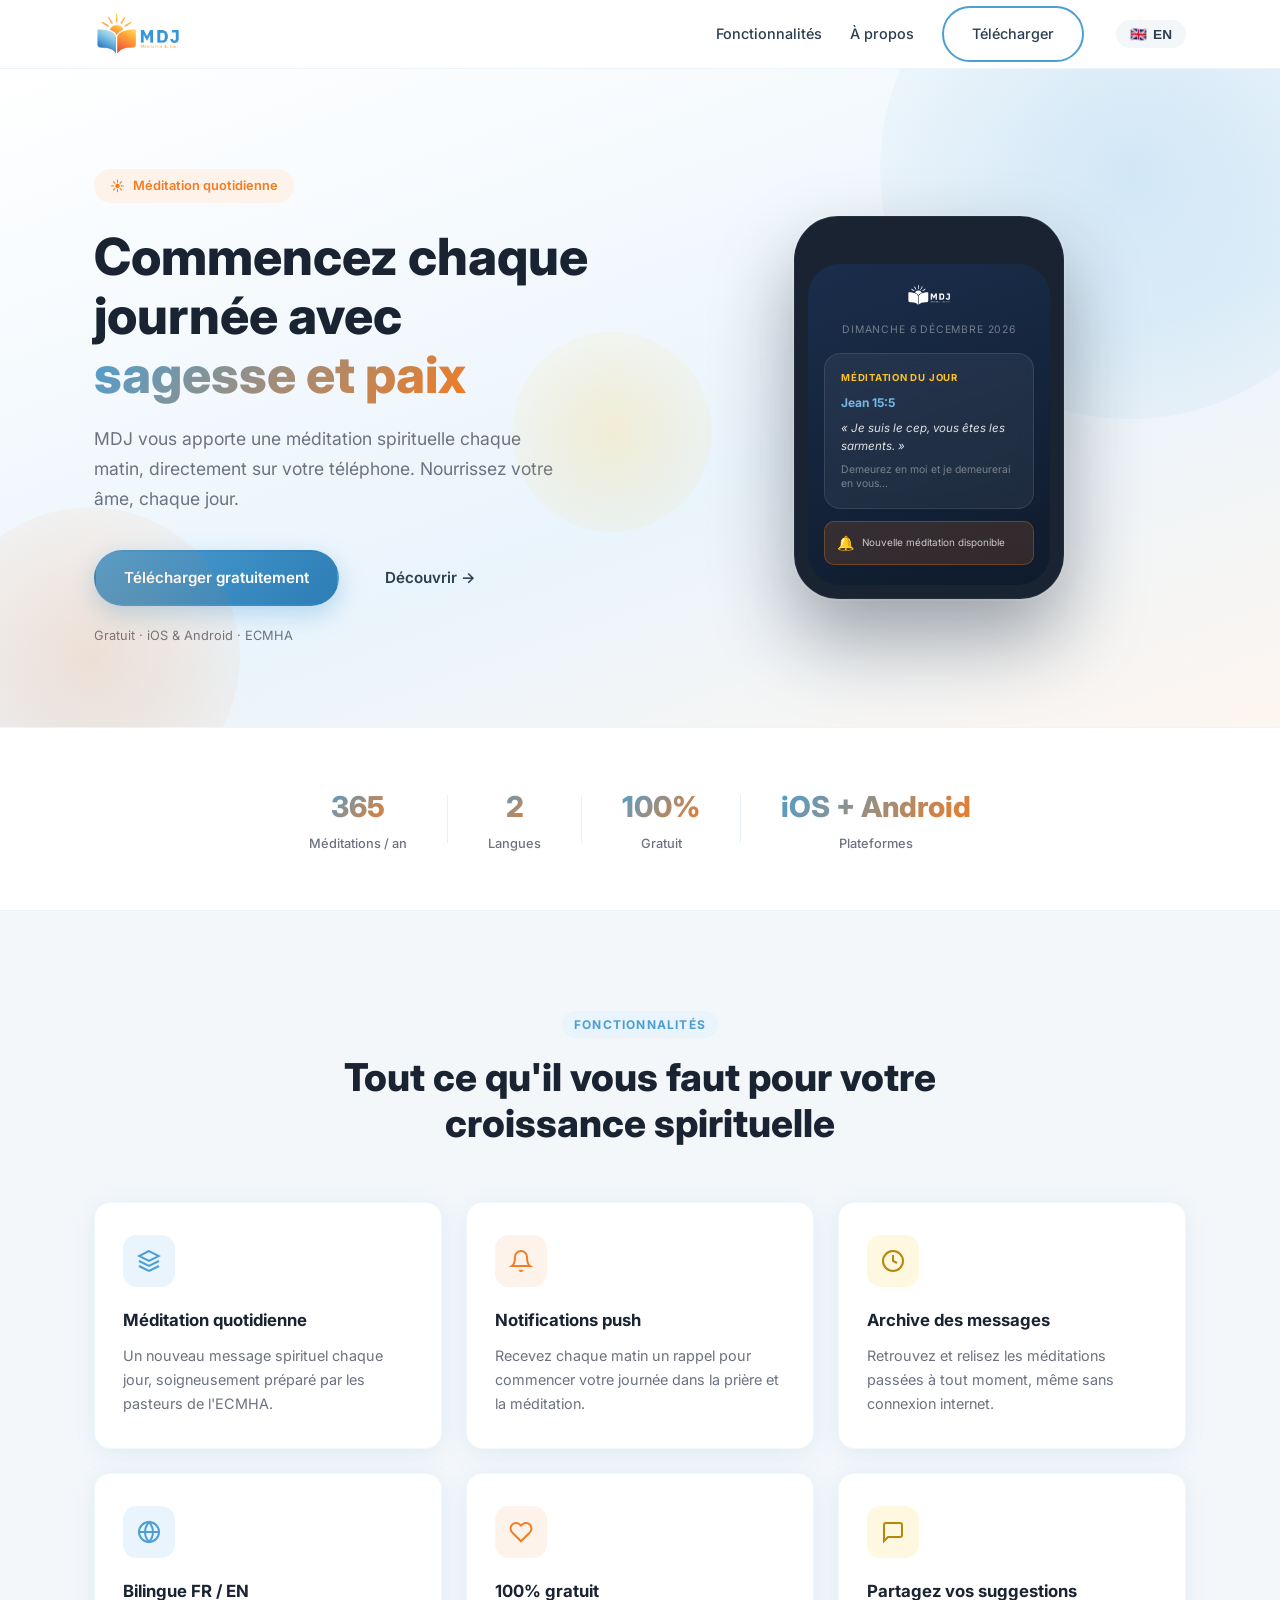
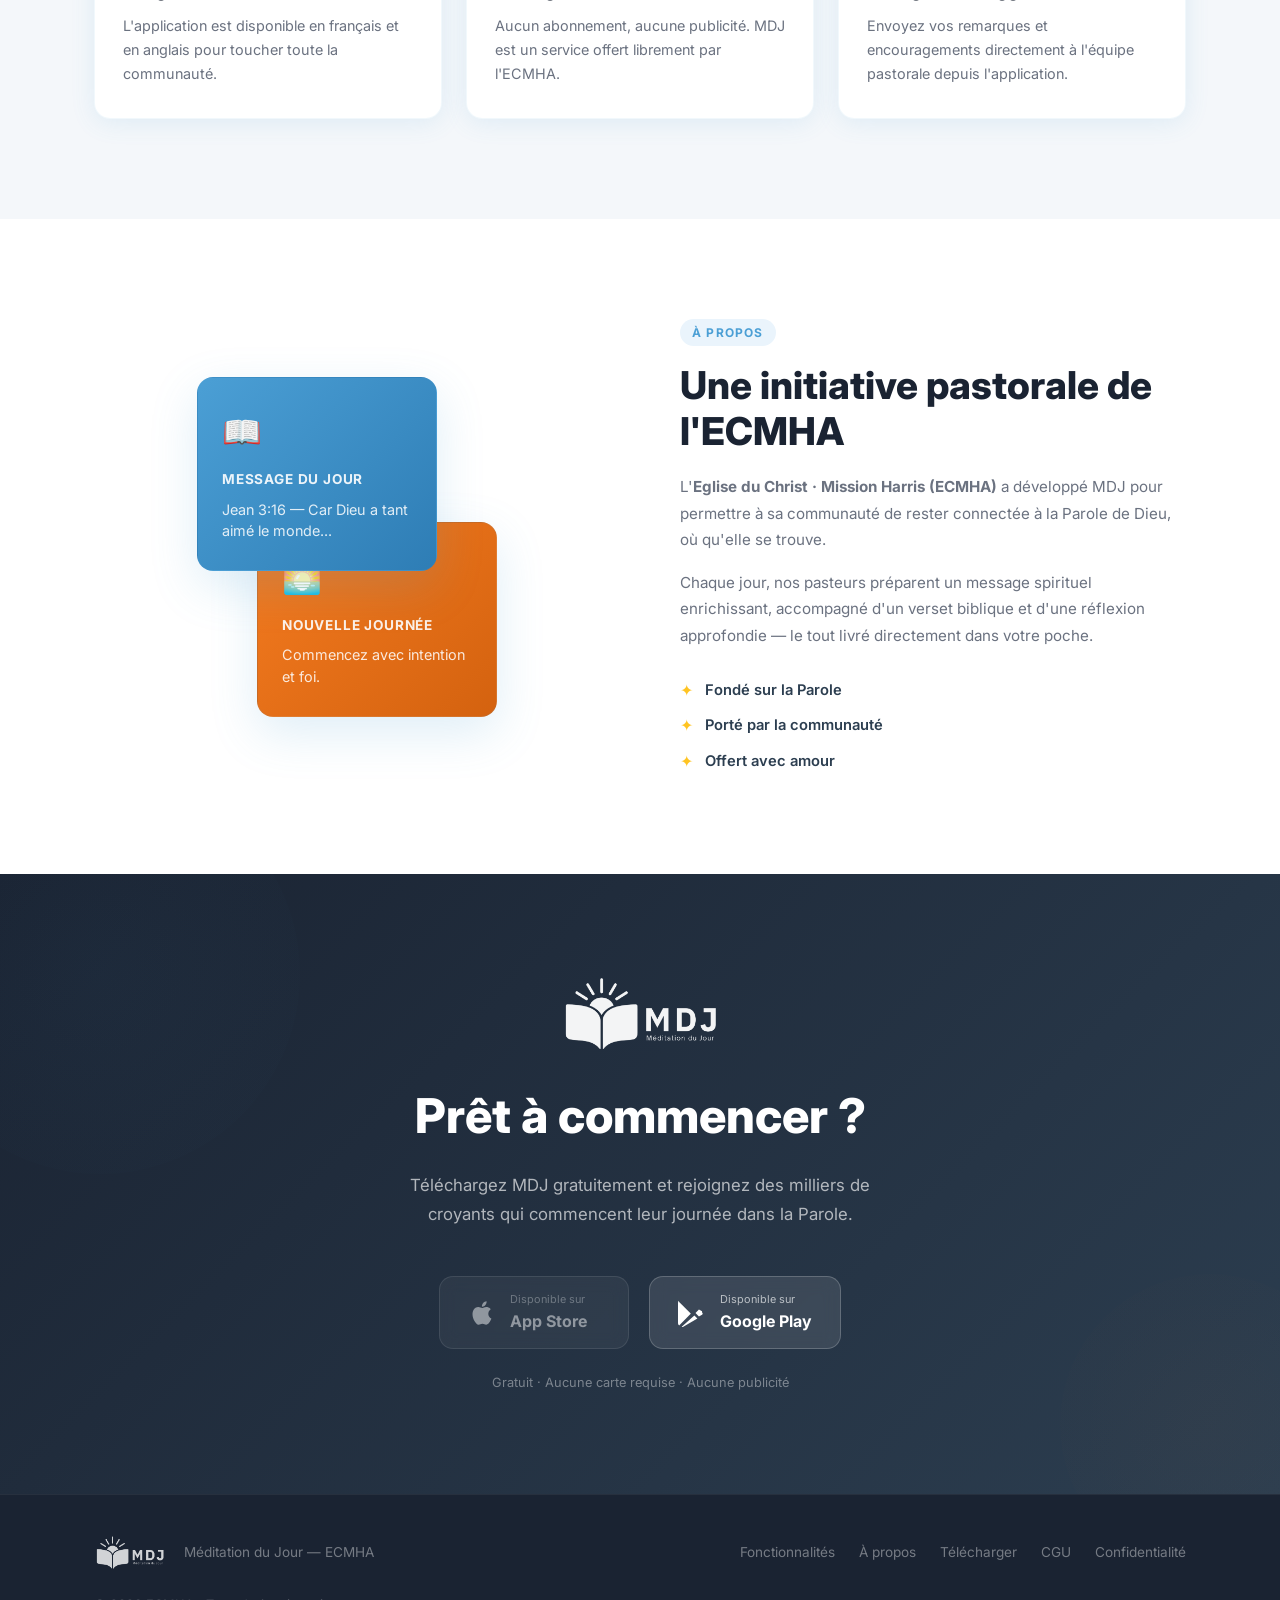
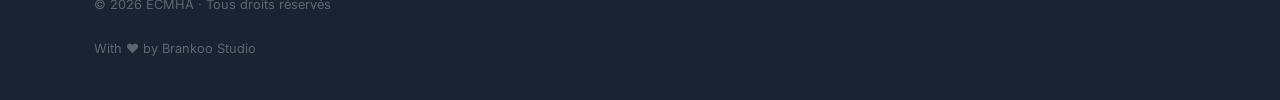
==== commit b627c113: "feat: github-ci" ====
--- a/index.html
+++ b/index.html
@@ -179,7 +179,7 @@
             </svg>
           </div>
           <h3 data-i18n="features.daily.title">Méditation quotidienne</h3>
-          <p data-i18n="features.daily.desc">Un nouveau message spirituel chaque jour, soigneusement préparé par les prédicateur de l'ECMHA.</p>
+          <p data-i18n="features.daily.desc">Un nouveau message spirituel chaque jour, soigneusement préparé.</p>
         </div>
 
         <div class="feature-card">
@@ -297,7 +297,7 @@
         Téléchargez MDJ gratuitement et rejoignez des milliers de croyants qui commencent leur journée dans la Parole.
       </p>
       <div class="download__buttons">
-        <a href="#" class="store-btn">
+        <a href="#" class="store-btn store-btn--disabled">
           <svg class="store-btn__icon" viewBox="0 0 24 24" fill="currentColor">
             <path d="M18.71 19.5c-.83 1.24-1.71 2.45-3.05 2.47-1.34.03-1.77-.79-3.29-.79-1.53 0-2 .77-3.27.82-1.31.05-2.3-1.32-3.14-2.53C4.25 17 2.94 12.45 4.7 9.39c.87-1.52 2.43-2.48 4.12-2.51 1.28-.02 2.5.87 3.29.87.78 0 2.26-1.07 3.8-.91.65.03 2.47.26 3.64 1.98-.09.06-2.17 1.28-2.15 3.81.03 3.02 2.65 4.03 2.68 4.04-.03.07-.42 1.44-1.38 2.83M13 3.5c.73-.83 1.94-1.46 2.94-1.5.13 1.17-.34 2.35-1.04 3.19-.69.85-1.83 1.51-2.95 1.42-.15-1.15.41-2.35 1.05-3.11z"/>
           </svg>
@@ -306,9 +306,9 @@
             <span class="store-btn__name">App Store</span>
           </div>
         </a>
-        <a href="#" class="store-btn">
+        <a href="https://play.google.com/store/apps/details?id=com.brankoo.mdj" class="store-btn">
           <svg class="store-btn__icon" viewBox="0 0 24 24" fill="currentColor">
-            <path d="M3.18 23.76c.3.17.64.22.99.14l12.47-7.18-2.61-2.61-10.85 9.65zM.89 1.43C.34 1.76 0 2.36 0 3.14v17.72c0 .78.34 1.38.89 1.71l.09.05 9.92-9.92v-.23L.98 2.55l-.09.05-.01-.09.01.02zM20.6 10.59l-2.66-1.53-2.94 2.94 2.94 2.94 2.67-1.54c.76-.44.76-1.37-.01-1.81zM3.18.24l12.47 7.19-2.61 2.61L2.19.39 3.18.24z"/>
+            <path d="M3.18 23.76c.3.17.64.22.99.14l12.47-7.18-2.61-2.61-10.85 9.65zM.89 1.43C.34 1.76 0 2.36 0 3.14v17.72c0 .78.34 1.38.89 1.71l.09.05 9.92-9.92v-.23L.98 2.55l-.09.05-.01-.09.01.02zM20.6 10.59l-2.66-1.53-2.94 2.94 2.94 2.94 2.67-1.54c.76-.44.76-1.37-.01-1.81zM3.18.24l12.47 7。19-2。61 2。61L2。19。39 3。18。24z"/>
           </svg>
           <div class="store-btn__text">
             <span class="store-btn__sub" data-i18n="download.google_sub">Disponible sur</span>
--- a/assets/css/style.css
+++ b/assets/css/style.css
@@ -660,6 +660,10 @@
 .store-btn__text { display: flex; flex-direction: column; text-align: left; }
 .store-btn__sub  { font-size: 0.68rem; opacity: 0.65; }
 .store-btn__name { font-size: 1rem; font-weight: 700; }
+.store-btn--disabled {
+  opacity: 0.5;
+  pointer-events: none;
+}
 
 .download__note {
   font-size: 0.8rem;
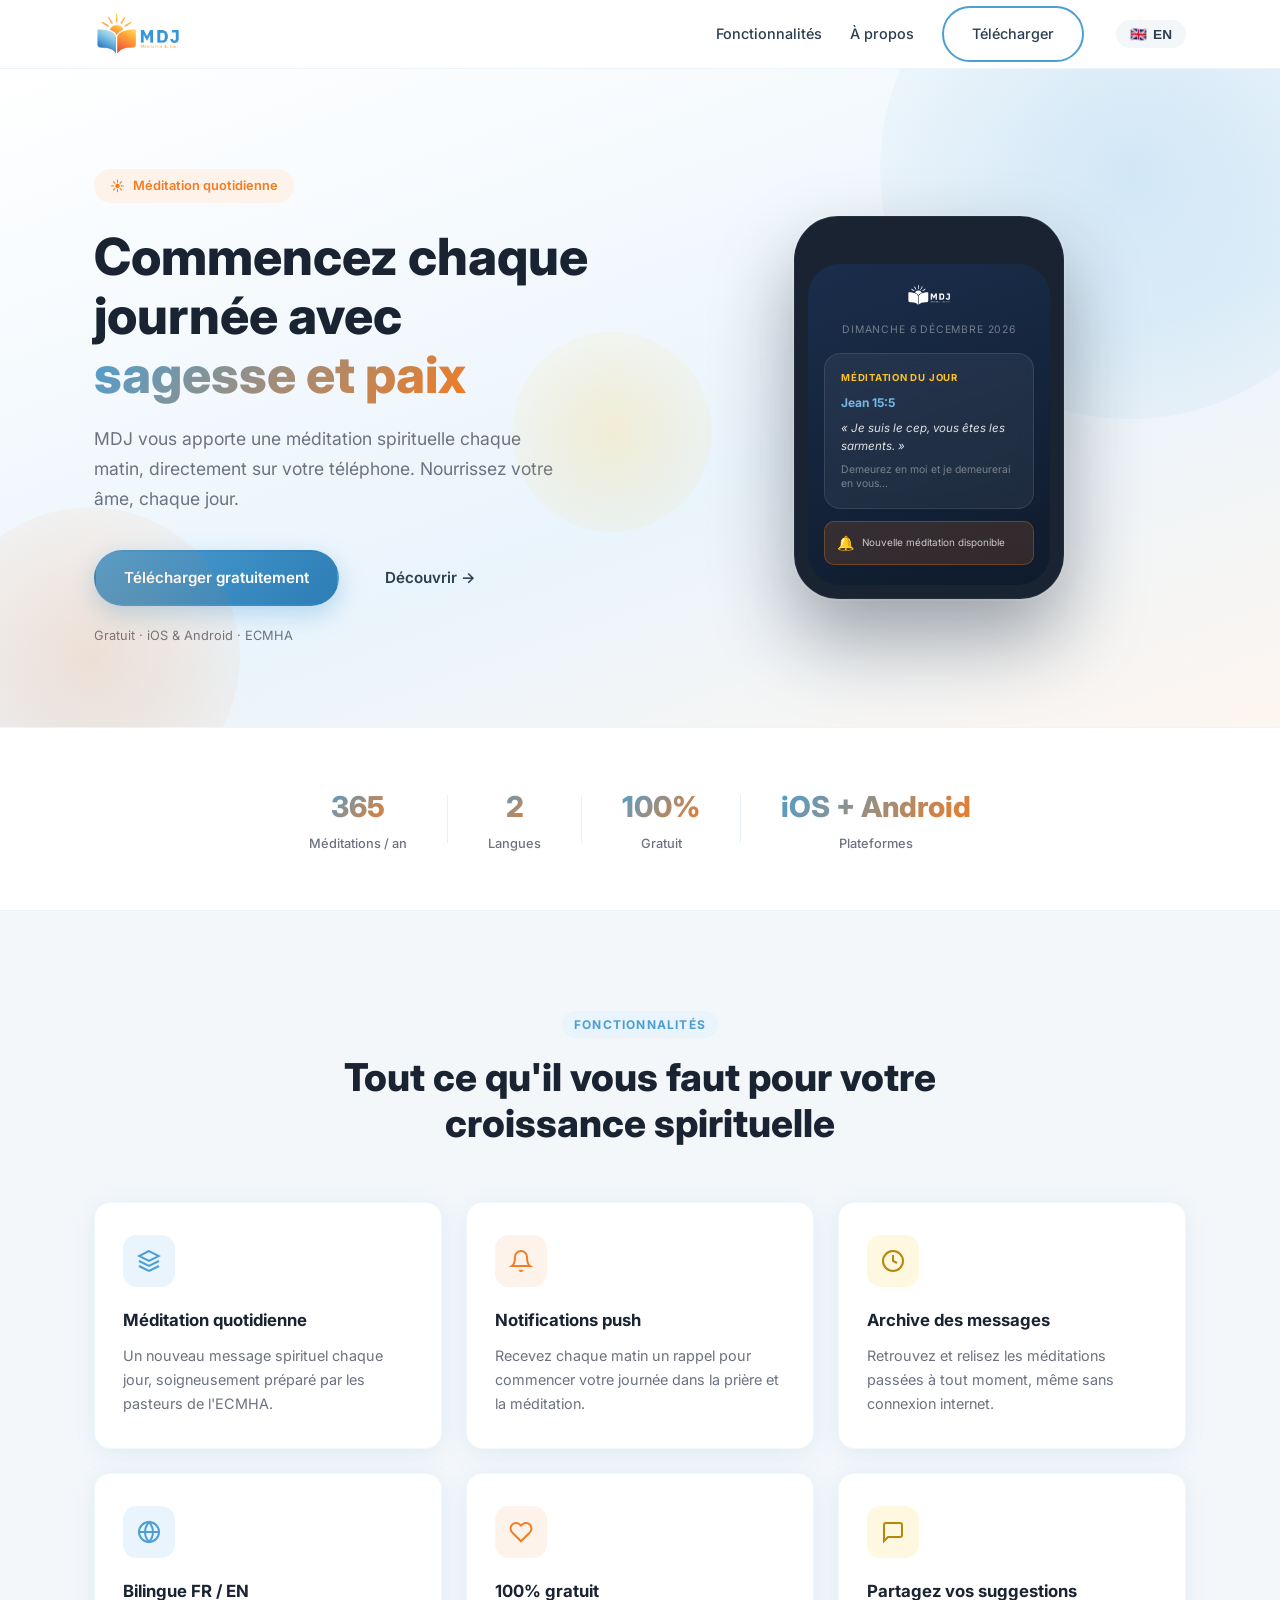
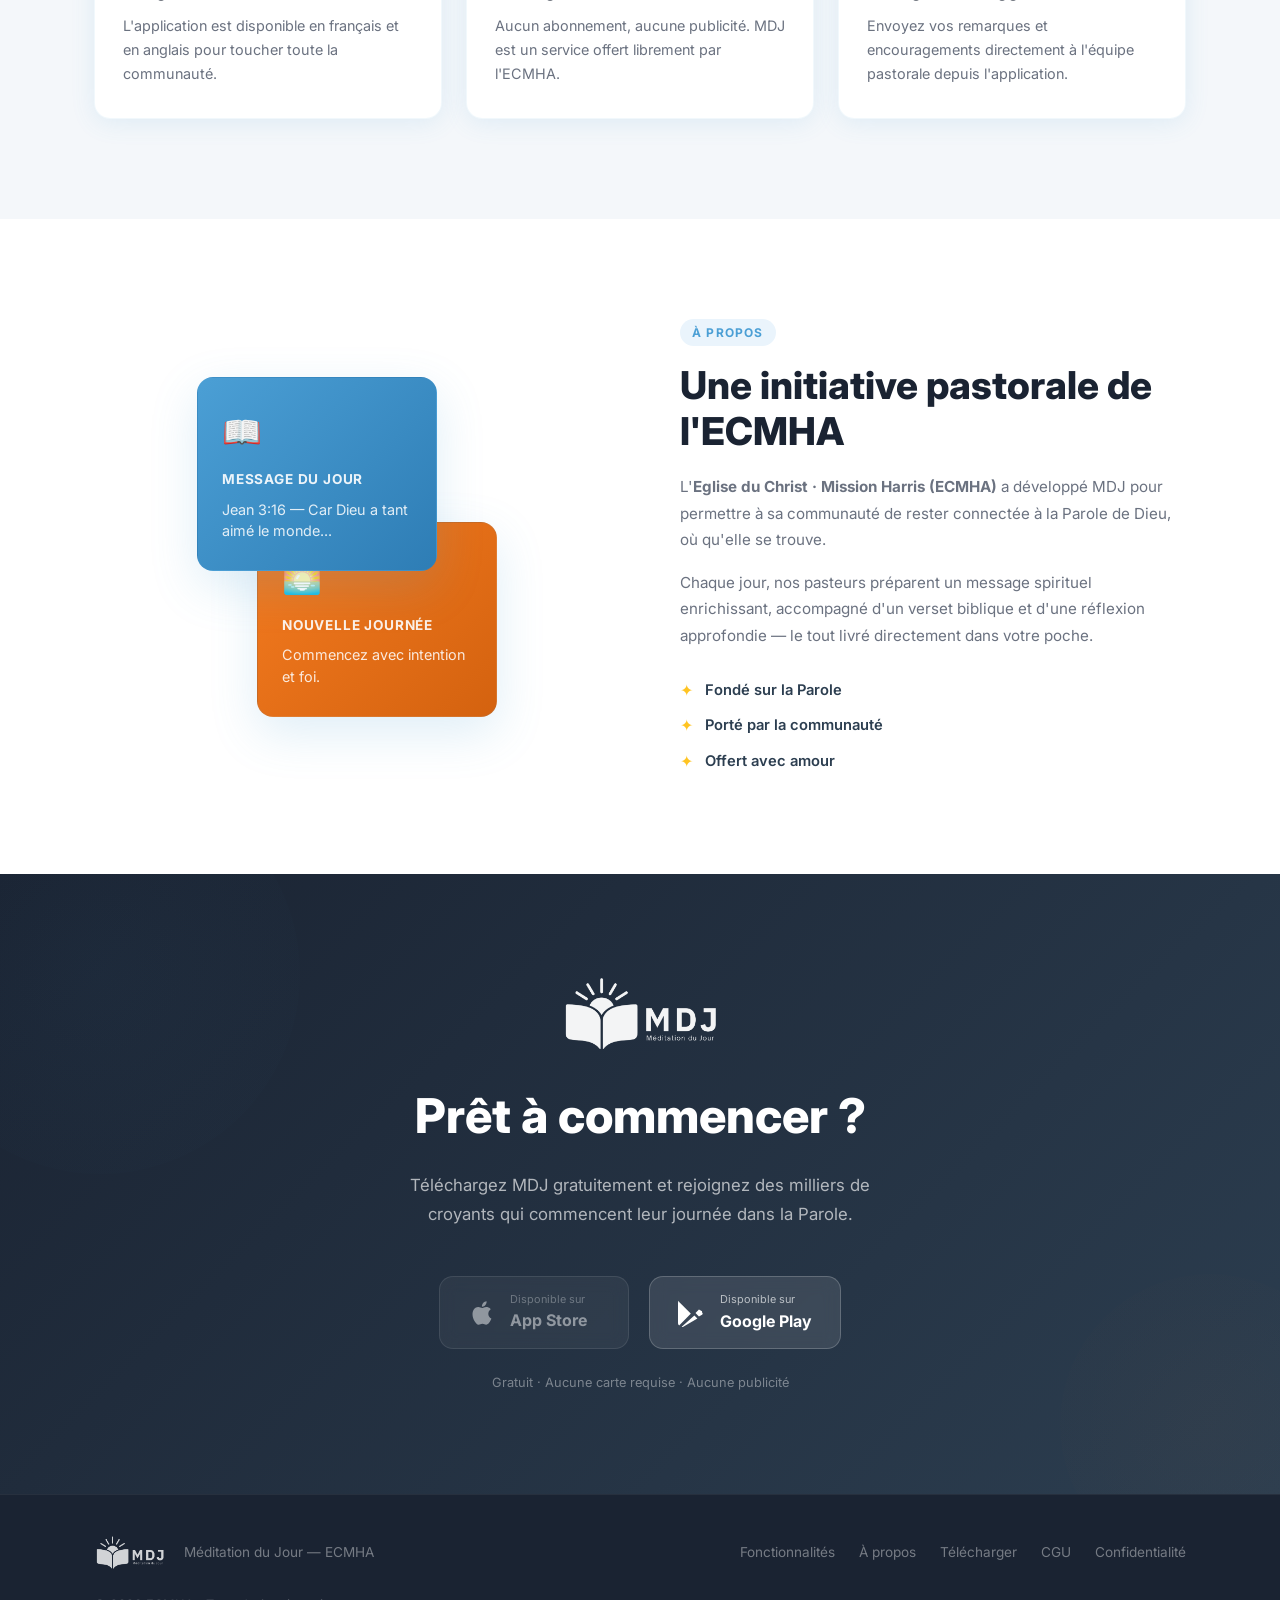
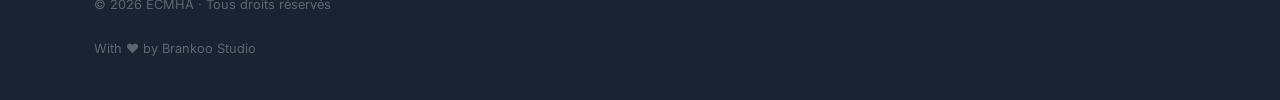
==== commit 6ca252be: "fix: update landing link" ====
--- a/index.html
+++ b/index.html
@@ -9,14 +9,14 @@
   <meta name="description" content="Commencez chaque journée avec une méditation inspirante. MDJ vous apporte des messages spirituels quotidiens directement sur votre téléphone." />
 
   <!-- Canonical — update to your production domain -->
-  <link rel="canonical" href="https://mdjapp.brankoostudio.com/" />
+  <link rel="canonical" href="https://mdj.brankoostudio.com/" />
 
   <!-- Open Graph -->
   <meta property="og:type"        content="website" />
-  <meta property="og:url"         content="https://mdjapp.brankoostudio.com/" />
+  <meta property="og:url"         content="https://mdj.brankoostudio.com/" />
   <meta property="og:title"       content="MDJ — Méditation du Jour" />
   <meta property="og:description" content="Commencez chaque journée avec une méditation inspirante. MDJ vous apporte des messages spirituels quotidiens directement sur votre téléphone." />
-  <meta property="og:image"       content="https://mdjapp.brankoostudio.com/app_logo.png" />
+  <meta property="og:image"       content="https://mdj.brankoostudio.com/app_logo.png" />
   <meta property="og:locale"      content="fr_FR" />
   <meta property="og:site_name"   content="MDJ — Méditation du Jour" />
 
@@ -24,7 +24,7 @@
   <meta name="twitter:card"        content="summary_large_image" />
   <meta name="twitter:title"       content="MDJ — Méditation du Jour" />
   <meta name="twitter:description" content="Commencez chaque journée avec une méditation inspirante. MDJ vous apporte des messages spirituels quotidiens directement sur votre téléphone." />
-  <meta name="twitter:image"       content="https://mdjapp.brankoostudio.com/app_logo.png" />
+  <meta name="twitter:image"       content="https://mdj.brankoostudio.com/app_logo.png" />
 
   <!-- Structured data -->
   <script type="application/ld+json">
@@ -33,7 +33,7 @@
     "@type": "MobileApplication",
     "name": "MDJ — Méditation du Jour",
     "description": "Commencez chaque journée avec une méditation inspirante. MDJ vous apporte des messages spirituels quotidiens directement sur votre téléphone.",
-    "url": "https://mdjapp.brankoostudio.com/",
+    "url": "https://mdj.brankoostudio.com/",
     "applicationCategory": "LifestyleApplication",
     "operatingSystem": "iOS, Android",
     "offers": {
